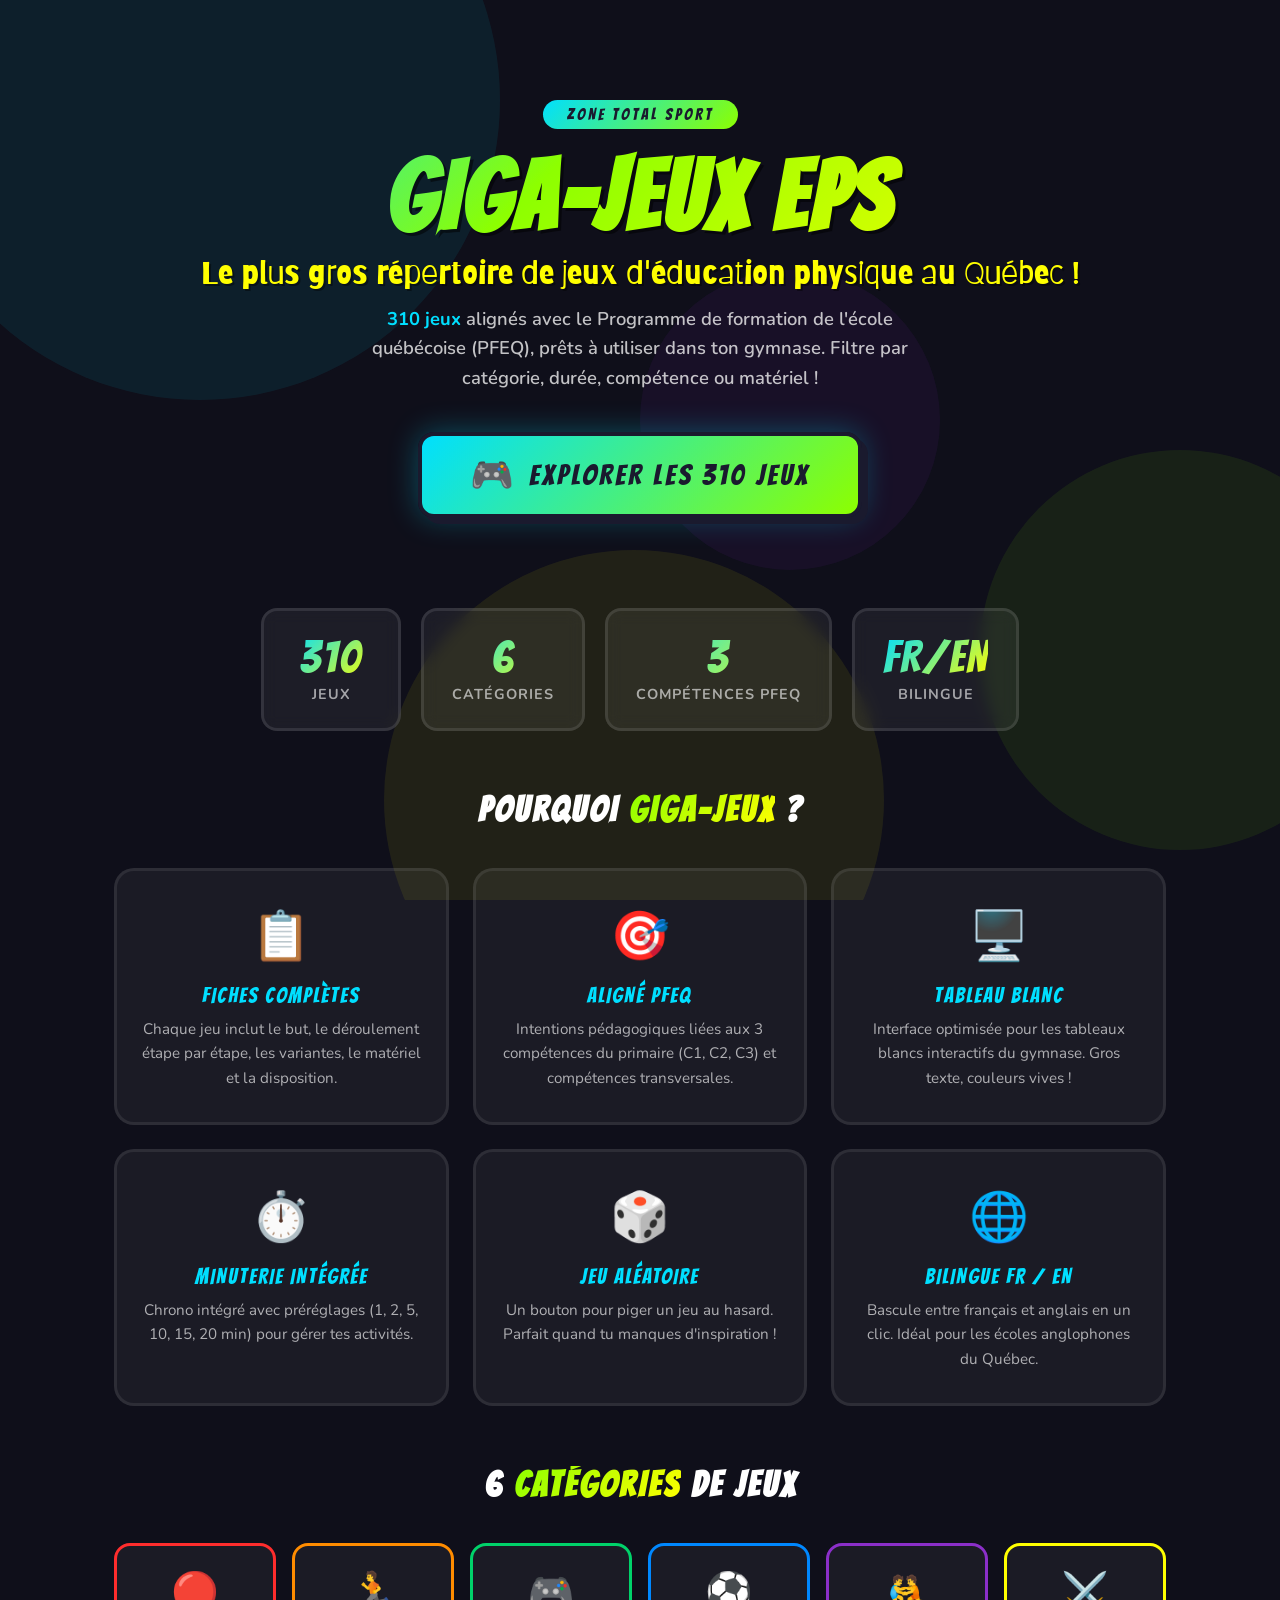
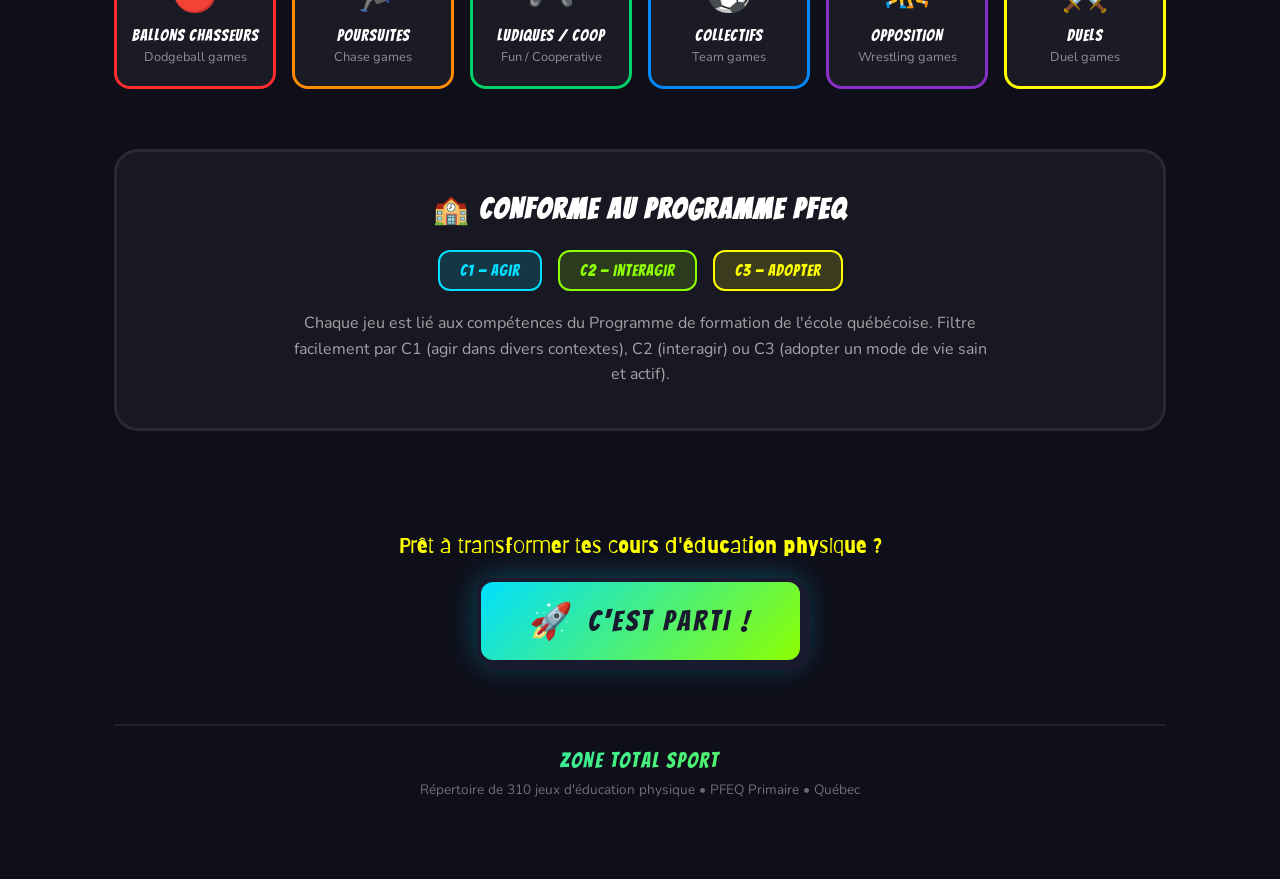
==== landing.html @ 382e7671 "Ajout page landing GIGA-JEUX pour intégration Wix Page d'accueil spectaculaire avec: - Hero section " ====
<!DOCTYPE html>
<html lang="fr">
<head>
  <meta charset="UTF-8">
  <meta name="viewport" content="width=device-width, initial-scale=1.0">
  <title>GIGA-JEUX EPS | 310 Jeux d'Éducation Physique</title>
  <link rel="preconnect" href="https://fonts.googleapis.com">
  <link href="https://fonts.googleapis.com/css2?family=Bangers&family=Barriecito&family=Nunito:wght@600;700;800;900&display=swap" rel="stylesheet">
  <style>
    /* ============ RESET ============ */
    *, *::before, *::after { margin: 0; padding: 0; box-sizing: border-box; }

    /* ============ VARIABLES ============ */
    :root {
      --cyan: #00DFFF;
      --lime: #8DFF00;
      --yellow: #FFFF00;
      --dark: #1A1A2E;
      --darker: #0F0F1A;
      --white: #FFFFFF;
      --orange: #FF8C00;
      --red: #FF2D2D;
      --blue: #0088FF;
      --green: #00D26A;
      --purple: #8B2FC9;
    }

    /* ============ BODY ============ */
    body {
      font-family: 'Nunito', -apple-system, sans-serif;
      background: var(--darker);
      color: var(--white);
      overflow-x: hidden;
      min-height: 100vh;
    }

    /* ============ ANIMATED BG ============ */
    .bg-pattern {
      position: fixed;
      inset: 0;
      z-index: 0;
      overflow: hidden;
      pointer-events: none;
    }
    .bg-pattern .circle {
      position: absolute;
      border-radius: 50%;
      opacity: 0.08;
      animation: floatCircle 20s infinite ease-in-out;
    }
    .bg-pattern .circle:nth-child(1) { width: 600px; height: 600px; background: var(--cyan); top: -200px; left: -100px; animation-delay: 0s; }
    .bg-pattern .circle:nth-child(2) { width: 400px; height: 400px; background: var(--lime); top: 50%; right: -100px; animation-delay: -5s; }
    .bg-pattern .circle:nth-child(3) { width: 500px; height: 500px; background: var(--yellow); bottom: -150px; left: 30%; animation-delay: -10s; }
    .bg-pattern .circle:nth-child(4) { width: 300px; height: 300px; background: var(--purple); top: 30%; left: 50%; animation-delay: -15s; }

    @keyframes floatCircle {
      0%, 100% { transform: translate(0, 0) scale(1); }
      25% { transform: translate(30px, -40px) scale(1.1); }
      50% { transform: translate(-20px, 30px) scale(0.95); }
      75% { transform: translate(40px, 20px) scale(1.05); }
    }

    /* ============ CONTAINER ============ */
    .landing {
      position: relative;
      z-index: 1;
      max-width: 1100px;
      margin: 0 auto;
      padding: 40px 24px;
    }

    /* ============ HERO ============ */
    .hero {
      text-align: center;
      padding: 60px 0 40px;
    }

    .hero-badge {
      display: inline-block;
      background: linear-gradient(135deg, var(--cyan), var(--lime));
      color: var(--dark);
      font-family: 'Bangers', Impact, sans-serif;
      font-size: 1rem;
      letter-spacing: 3px;
      text-transform: uppercase;
      padding: 6px 24px;
      border-radius: 50px;
      margin-bottom: 20px;
      animation: pulseGlow 2s infinite;
    }

    @keyframes pulseGlow {
      0%, 100% { box-shadow: 0 0 20px rgba(0, 223, 255, 0.3); }
      50% { box-shadow: 0 0 40px rgba(0, 223, 255, 0.6), 0 0 60px rgba(141, 255, 0, 0.3); }
    }

    .hero-title {
      font-family: 'Bangers', Impact, sans-serif;
      font-size: clamp(3rem, 8vw, 6rem);
      text-transform: uppercase;
      letter-spacing: 4px;
      line-height: 1;
      margin-bottom: 8px;
      background: linear-gradient(135deg, var(--cyan) 0%, var(--lime) 40%, var(--yellow) 100%);
      -webkit-background-clip: text;
      -webkit-text-fill-color: transparent;
      background-clip: text;
      filter: drop-shadow(3px 3px 0px rgba(0,0,0,0.5));
    }

    .hero-subtitle {
      font-family: 'Barriecito', cursive;
      font-size: clamp(1.3rem, 3vw, 2rem);
      color: var(--yellow);
      margin-bottom: 12px;
      text-shadow: 2px 2px 0px rgba(0,0,0,0.4);
    }

    .hero-tagline {
      font-size: 1.15rem;
      font-weight: 600;
      color: rgba(255,255,255,0.75);
      max-width: 600px;
      margin: 0 auto 40px;
      line-height: 1.6;
    }

    .hero-tagline strong {
      color: var(--cyan);
    }

    /* ============ CTA BUTTON ============ */
    .cta-btn {
      display: inline-flex;
      align-items: center;
      gap: 12px;
      background: linear-gradient(135deg, var(--cyan), var(--lime));
      color: var(--dark);
      font-family: 'Bangers', Impact, sans-serif;
      font-size: 1.8rem;
      letter-spacing: 3px;
      text-transform: uppercase;
      text-decoration: none;
      padding: 18px 48px;
      border-radius: 16px;
      border: 4px solid var(--dark);
      box-shadow: 6px 6px 0px var(--dark), 0 0 30px rgba(0, 223, 255, 0.3);
      transition: all 0.2s;
      cursor: pointer;
      animation: bounceIn 1s ease-out 0.5s both;
    }

    .cta-btn:hover {
      transform: translate(-3px, -3px);
      box-shadow: 9px 9px 0px var(--dark), 0 0 50px rgba(0, 223, 255, 0.5);
    }

    .cta-btn:active {
      transform: translate(2px, 2px);
      box-shadow: 3px 3px 0px var(--dark);
    }

    .cta-btn .cta-icon {
      font-size: 2.2rem;
    }

    @keyframes bounceIn {
      0% { opacity: 0; transform: scale(0.5) translateY(40px); }
      60% { transform: scale(1.05) translateY(-5px); }
      100% { opacity: 1; transform: scale(1) translateY(0); }
    }

    /* ============ STATS BAR ============ */
    .stats-row {
      display: flex;
      justify-content: center;
      gap: 20px;
      flex-wrap: wrap;
      margin: 50px 0 60px;
    }

    .stat-card {
      background: rgba(255,255,255,0.06);
      border: 3px solid rgba(255,255,255,0.1);
      border-radius: 16px;
      padding: 24px 28px;
      text-align: center;
      min-width: 140px;
      backdrop-filter: blur(8px);
      transition: transform 0.3s, border-color 0.3s;
    }

    .stat-card:hover {
      transform: translateY(-5px);
      border-color: var(--cyan);
    }

    .stat-number {
      font-family: 'Bangers', Impact, sans-serif;
      font-size: 2.8rem;
      letter-spacing: 2px;
      line-height: 1;
      background: linear-gradient(135deg, var(--cyan), var(--yellow));
      -webkit-background-clip: text;
      -webkit-text-fill-color: transparent;
      background-clip: text;
    }

    .stat-label {
      font-size: 0.9rem;
      font-weight: 700;
      color: rgba(255,255,255,0.6);
      text-transform: uppercase;
      letter-spacing: 1px;
      margin-top: 4px;
    }

    /* ============ FEATURES ============ */
    .features-title {
      text-align: center;
      font-family: 'Bangers', Impact, sans-serif;
      font-size: 2.2rem;
      text-transform: uppercase;
      letter-spacing: 3px;
      margin-bottom: 40px;
      color: var(--white);
    }

    .features-title span {
      background: linear-gradient(135deg, var(--lime), var(--yellow));
      -webkit-background-clip: text;
      -webkit-text-fill-color: transparent;
      background-clip: text;
    }

    .features-grid {
      display: grid;
      grid-template-columns: repeat(auto-fit, minmax(280px, 1fr));
      gap: 24px;
      margin-bottom: 60px;
    }

    .feature-card {
      background: rgba(255,255,255,0.05);
      border: 3px solid rgba(255,255,255,0.08);
      border-radius: 20px;
      padding: 32px 24px;
      text-align: center;
      transition: transform 0.3s, border-color 0.3s, box-shadow 0.3s;
      position: relative;
      overflow: hidden;
    }

    .feature-card::before {
      content: '';
      position: absolute;
      top: 0;
      left: 0;
      right: 0;
      height: 4px;
      background: linear-gradient(90deg, var(--cyan), var(--lime), var(--yellow));
      opacity: 0;
      transition: opacity 0.3s;
    }

    .feature-card:hover {
      transform: translateY(-5px);
      border-color: var(--cyan);
      box-shadow: 0 10px 40px rgba(0, 223, 255, 0.15);
    }

    .feature-card:hover::before {
      opacity: 1;
    }

    .feature-icon {
      font-size: 3rem;
      margin-bottom: 16px;
      display: block;
    }

    .feature-name {
      font-family: 'Bangers', Impact, sans-serif;
      font-size: 1.3rem;
      letter-spacing: 2px;
      text-transform: uppercase;
      margin-bottom: 10px;
      color: var(--cyan);
    }

    .feature-desc {
      font-size: 0.95rem;
      color: rgba(255,255,255,0.65);
      line-height: 1.6;
    }

    /* ============ CATEGORIES ============ */
    .categories-section {
      margin-bottom: 60px;
    }

    .cat-grid {
      display: grid;
      grid-template-columns: repeat(auto-fit, minmax(160px, 1fr));
      gap: 16px;
    }

    .cat-card {
      background: rgba(255,255,255,0.05);
      border: 3px solid;
      border-radius: 16px;
      padding: 20px 12px;
      text-align: center;
      transition: transform 0.3s, box-shadow 0.3s;
      cursor: default;
    }

    .cat-card:hover {
      transform: translateY(-4px) scale(1.03);
    }

    .cat-card.dodgeball { border-color: var(--red); }
    .cat-card.chase { border-color: var(--orange); }
    .cat-card.fun { border-color: var(--green); }
    .cat-card.team { border-color: var(--blue); }
    .cat-card.wrestling { border-color: var(--purple); }
    .cat-card.duel { border-color: var(--yellow); }

    .cat-card:hover.dodgeball { box-shadow: 0 8px 30px rgba(255, 45, 45, 0.25); }
    .cat-card:hover.chase { box-shadow: 0 8px 30px rgba(255, 140, 0, 0.25); }
    .cat-card:hover.fun { box-shadow: 0 8px 30px rgba(0, 210, 106, 0.25); }
    .cat-card:hover.team { box-shadow: 0 8px 30px rgba(0, 136, 255, 0.25); }
    .cat-card:hover.wrestling { box-shadow: 0 8px 30px rgba(139, 47, 201, 0.25); }
    .cat-card:hover.duel { box-shadow: 0 8px 30px rgba(255, 208, 0, 0.25); }

    .cat-icon { font-size: 2.4rem; display: block; margin-bottom: 8px; }
    .cat-name {
      font-family: 'Bangers', Impact, sans-serif;
      font-size: 1rem;
      letter-spacing: 1px;
      text-transform: uppercase;
    }
    .cat-count {
      font-size: 0.8rem;
      color: rgba(255,255,255,0.5);
      margin-top: 4px;
    }

    /* ============ PFEQ SECTION ============ */
    .pfeq-section {
      background: rgba(255,255,255,0.04);
      border: 3px solid rgba(255,255,255,0.08);
      border-radius: 24px;
      padding: 40px 32px;
      margin-bottom: 60px;
      text-align: center;
    }

    .pfeq-title {
      font-family: 'Bangers', Impact, sans-serif;
      font-size: 1.8rem;
      letter-spacing: 2px;
      text-transform: uppercase;
      margin-bottom: 24px;
    }

    .pfeq-badges {
      display: flex;
      justify-content: center;
      gap: 16px;
      flex-wrap: wrap;
      margin-bottom: 20px;
    }

    .pfeq-badge {
      display: inline-flex;
      align-items: center;
      gap: 8px;
      padding: 10px 20px;
      border-radius: 12px;
      font-family: 'Bangers', sans-serif;
      font-size: 1rem;
      letter-spacing: 1px;
      border: 2px solid;
    }

    .pfeq-badge.c1 { background: rgba(0, 223, 255, 0.15); border-color: var(--cyan); color: var(--cyan); }
    .pfeq-badge.c2 { background: rgba(141, 255, 0, 0.15); border-color: var(--lime); color: var(--lime); }
    .pfeq-badge.c3 { background: rgba(255, 255, 0, 0.15); border-color: var(--yellow); color: var(--yellow); }

    .pfeq-desc {
      font-size: 1rem;
      color: rgba(255,255,255,0.6);
      max-width: 700px;
      margin: 0 auto;
      line-height: 1.6;
    }

    /* ============ SECOND CTA ============ */
    .cta-section {
      text-align: center;
      padding: 40px 0 60px;
    }

    .cta-section .cta-subtitle {
      font-family: 'Barriecito', cursive;
      font-size: 1.4rem;
      color: var(--yellow);
      margin-bottom: 20px;
    }

    /* ============ FOOTER ============ */
    .landing-footer {
      text-align: center;
      padding: 24px 0 40px;
      border-top: 2px solid rgba(255,255,255,0.08);
    }

    .footer-logo {
      font-family: 'Bangers', Impact, sans-serif;
      font-size: 1.3rem;
      letter-spacing: 2px;
      background: linear-gradient(135deg, var(--cyan), var(--lime));
      -webkit-background-clip: text;
      -webkit-text-fill-color: transparent;
      background-clip: text;
      margin-bottom: 8px;
    }

    .footer-text {
      font-size: 0.85rem;
      color: rgba(255,255,255,0.4);
    }

    /* ============ RESPONSIVE ============ */
    @media (max-width: 600px) {
      .hero { padding: 40px 0 20px; }
      .cta-btn { font-size: 1.4rem; padding: 14px 32px; }
      .stat-card { min-width: 110px; padding: 16px 12px; }
      .stat-number { font-size: 2.2rem; }
      .features-grid { grid-template-columns: 1fr; }
      .cat-grid { grid-template-columns: repeat(2, 1fr); }
      .pfeq-section { padding: 24px 16px; }
    }

    /* ============ SCROLL ANIMATIONS ============ */
    .fade-up {
      opacity: 0;
      transform: translateY(30px);
      transition: opacity 0.6s ease, transform 0.6s ease;
    }

    .fade-up.visible {
      opacity: 1;
      transform: translateY(0);
    }
  </style>
</head>
<body>

  <!-- Animated background -->
  <div class="bg-pattern">
    <div class="circle"></div>
    <div class="circle"></div>
    <div class="circle"></div>
    <div class="circle"></div>
  </div>

  <div class="landing">

    <!-- ===================== HERO ===================== -->
    <section class="hero">
      <div class="hero-badge">Zone Total Sport</div>
      <h1 class="hero-title">GIGA-JEUX EPS</h1>
      <p class="hero-subtitle">Le plus gros r&eacute;pertoire de jeux d'&eacute;ducation physique au Qu&eacute;bec !</p>
      <p class="hero-tagline">
        <strong>310 jeux</strong> align&eacute;s avec le Programme de formation de l'&eacute;cole qu&eacute;b&eacute;coise (PFEQ), pr&ecirc;ts &agrave; utiliser dans ton gymnase. Filtre par cat&eacute;gorie, dur&eacute;e, comp&eacute;tence ou mat&eacute;riel !
      </p>
      <a href="https://jeux.zonetotalsport.ca" class="cta-btn" target="_blank" rel="noopener">
        <span class="cta-icon">🎮</span>
        EXPLORER LES 310 JEUX
      </a>
    </section>

    <!-- ===================== STATS ===================== -->
    <section class="stats-row fade-up">
      <div class="stat-card">
        <div class="stat-number">310</div>
        <div class="stat-label">Jeux</div>
      </div>
      <div class="stat-card">
        <div class="stat-number">6</div>
        <div class="stat-label">Cat&eacute;gories</div>
      </div>
      <div class="stat-card">
        <div class="stat-number">3</div>
        <div class="stat-label">Comp&eacute;tences PFEQ</div>
      </div>
      <div class="stat-card">
        <div class="stat-number">FR/EN</div>
        <div class="stat-label">Bilingue</div>
      </div>
    </section>

    <!-- ===================== FEATURES ===================== -->
    <section class="fade-up">
      <h2 class="features-title">Pourquoi <span>GIGA-JEUX</span> ?</h2>
      <div class="features-grid">

        <div class="feature-card">
          <span class="feature-icon">📋</span>
          <div class="feature-name">Fiches compl&egrave;tes</div>
          <div class="feature-desc">Chaque jeu inclut le but, le d&eacute;roulement &eacute;tape par &eacute;tape, les variantes, le mat&eacute;riel et la disposition.</div>
        </div>

        <div class="feature-card">
          <span class="feature-icon">🎯</span>
          <div class="feature-name">Align&eacute; PFEQ</div>
          <div class="feature-desc">Intentions p&eacute;dagogiques li&eacute;es aux 3 comp&eacute;tences du primaire (C1, C2, C3) et comp&eacute;tences transversales.</div>
        </div>

        <div class="feature-card">
          <span class="feature-icon">🖥️</span>
          <div class="feature-name">Tableau blanc</div>
          <div class="feature-desc">Interface optimis&eacute;e pour les tableaux blancs interactifs du gymnase. Gros texte, couleurs vives !</div>
        </div>

        <div class="feature-card">
          <span class="feature-icon">⏱️</span>
          <div class="feature-name">Minuterie int&eacute;gr&eacute;e</div>
          <div class="feature-desc">Chrono int&eacute;gr&eacute; avec pr&eacute;r&eacute;glages (1, 2, 5, 10, 15, 20 min) pour g&eacute;rer tes activit&eacute;s.</div>
        </div>

        <div class="feature-card">
          <span class="feature-icon">🎲</span>
          <div class="feature-name">Jeu al&eacute;atoire</div>
          <div class="feature-desc">Un bouton pour piger un jeu au hasard. Parfait quand tu manques d'inspiration !</div>
        </div>

        <div class="feature-card">
          <span class="feature-icon">🌐</span>
          <div class="feature-name">Bilingue FR / EN</div>
          <div class="feature-desc">Bascule entre fran&ccedil;ais et anglais en un clic. Id&eacute;al pour les &eacute;coles anglophones du Qu&eacute;bec.</div>
        </div>

      </div>
    </section>

    <!-- ===================== CATEGORIES ===================== -->
    <section class="categories-section fade-up">
      <h2 class="features-title">6 <span>Cat&eacute;gories</span> de jeux</h2>
      <div class="cat-grid">
        <div class="cat-card dodgeball">
          <span class="cat-icon">🔴</span>
          <div class="cat-name">Ballons chasseurs</div>
          <div class="cat-count">Dodgeball games</div>
        </div>
        <div class="cat-card chase">
          <span class="cat-icon">🏃</span>
          <div class="cat-name">Poursuites</div>
          <div class="cat-count">Chase games</div>
        </div>
        <div class="cat-card fun">
          <span class="cat-icon">🎮</span>
          <div class="cat-name">Ludiques / Coop</div>
          <div class="cat-count">Fun / Cooperative</div>
        </div>
        <div class="cat-card team">
          <span class="cat-icon">⚽</span>
          <div class="cat-name">Collectifs</div>
          <div class="cat-count">Team games</div>
        </div>
        <div class="cat-card wrestling">
          <span class="cat-icon">🤼</span>
          <div class="cat-name">Opposition</div>
          <div class="cat-count">Wrestling games</div>
        </div>
        <div class="cat-card duel">
          <span class="cat-icon">⚔️</span>
          <div class="cat-name">Duels</div>
          <div class="cat-count">Duel games</div>
        </div>
      </div>
    </section>

    <!-- ===================== PFEQ ===================== -->
    <section class="pfeq-section fade-up">
      <h2 class="pfeq-title">🏫 Conforme au Programme PFEQ</h2>
      <div class="pfeq-badges">
        <span class="pfeq-badge c1">C1 — Agir</span>
        <span class="pfeq-badge c2">C2 — Interagir</span>
        <span class="pfeq-badge c3">C3 — Adopter</span>
      </div>
      <p class="pfeq-desc">
        Chaque jeu est li&eacute; aux comp&eacute;tences du Programme de formation de l'&eacute;cole qu&eacute;b&eacute;coise. Filtre facilement par C1 (agir dans divers contextes), C2 (interagir) ou C3 (adopter un mode de vie sain et actif).
      </p>
    </section>

    <!-- ===================== CTA FINAL ===================== -->
    <section class="cta-section fade-up">
      <p class="cta-subtitle">Pr&ecirc;t &agrave; transformer tes cours d'&eacute;ducation physique ?</p>
      <a href="https://jeux.zonetotalsport.ca" class="cta-btn" target="_blank" rel="noopener">
        <span class="cta-icon">🚀</span>
        C'EST PARTI !
      </a>
    </section>

    <!-- ===================== FOOTER ===================== -->
    <footer class="landing-footer">
      <div class="footer-logo">ZONE TOTAL SPORT</div>
      <div class="footer-text">R&eacute;pertoire de 310 jeux d'&eacute;ducation physique &bull; PFEQ Primaire &bull; Qu&eacute;bec</div>
    </footer>

  </div>

  <!-- Scroll animation script -->
  <script>
    const observer = new IntersectionObserver((entries) => {
      entries.forEach(entry => {
        if (entry.isIntersecting) {
          entry.target.classList.add('visible');
        }
      });
    }, { threshold: 0.15 });

    document.querySelectorAll('.fade-up').forEach(el => observer.observe(el));
  </script>

</body>
</html>
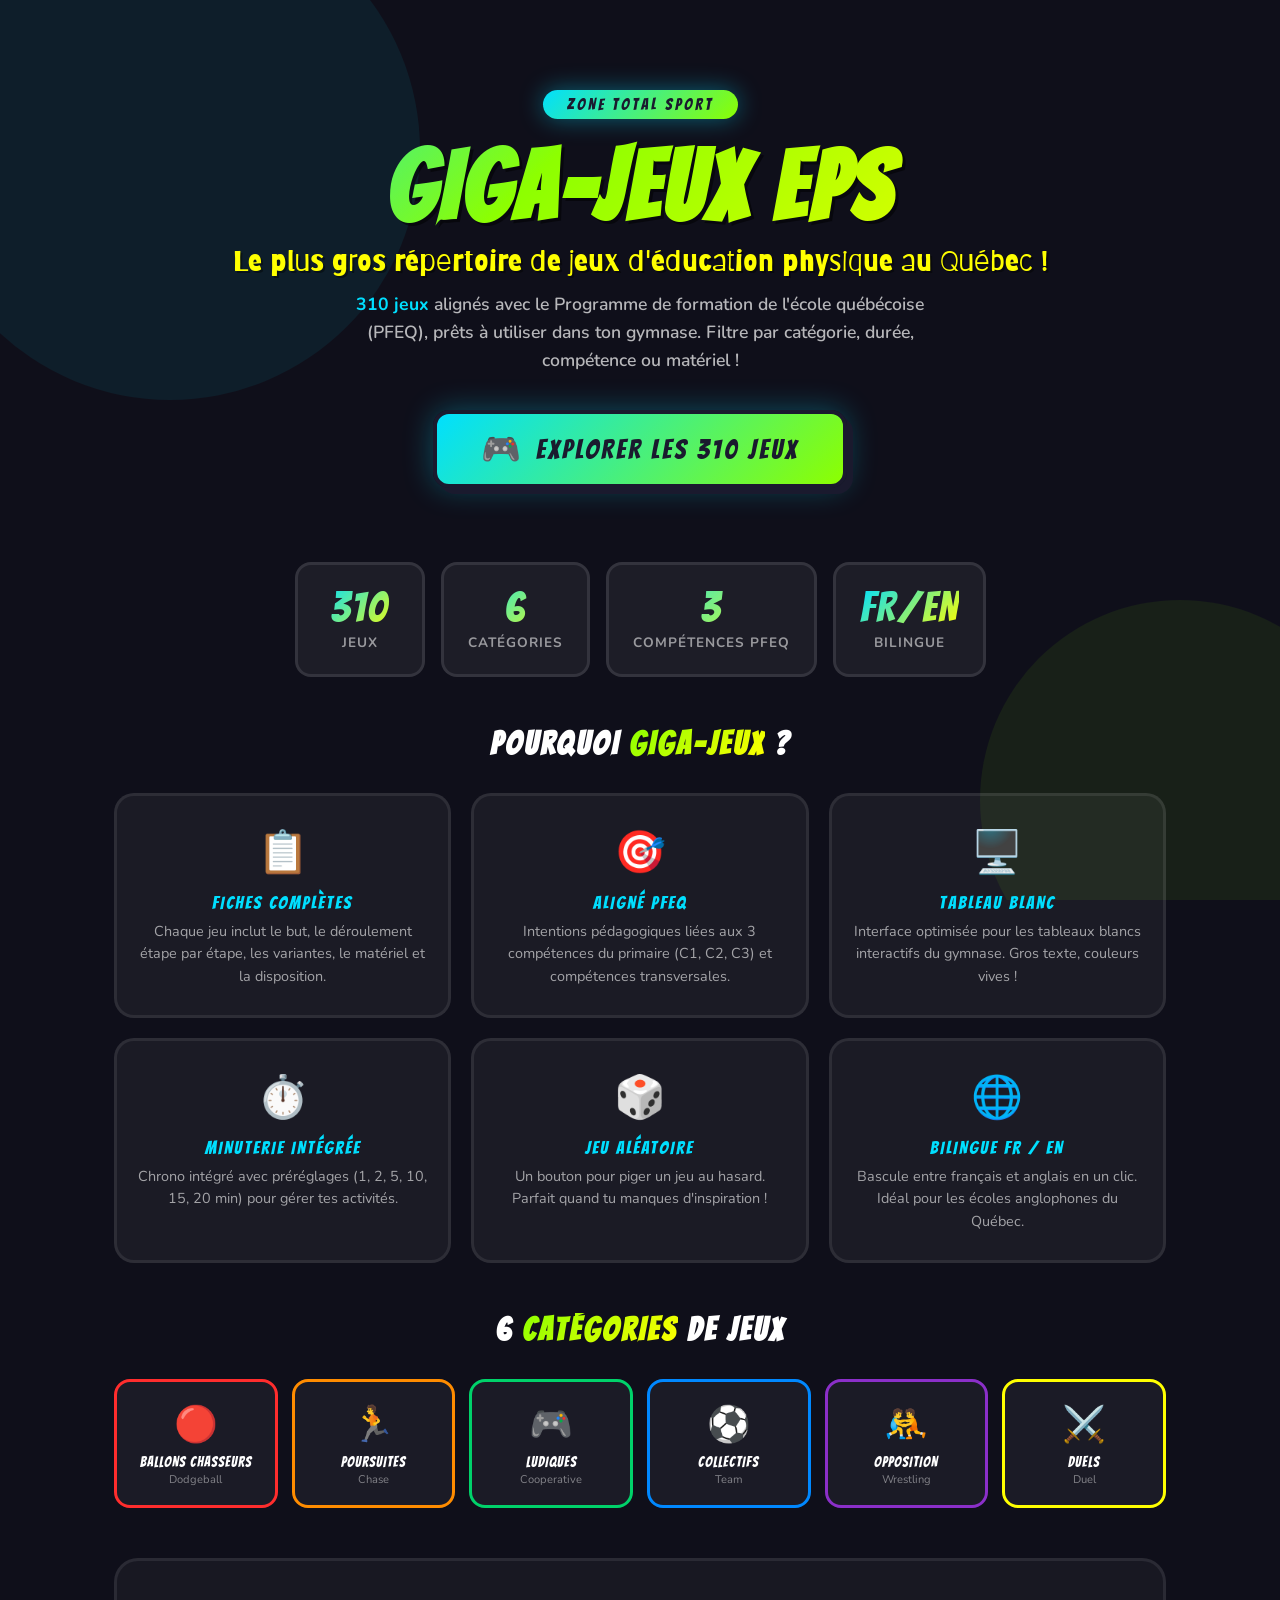
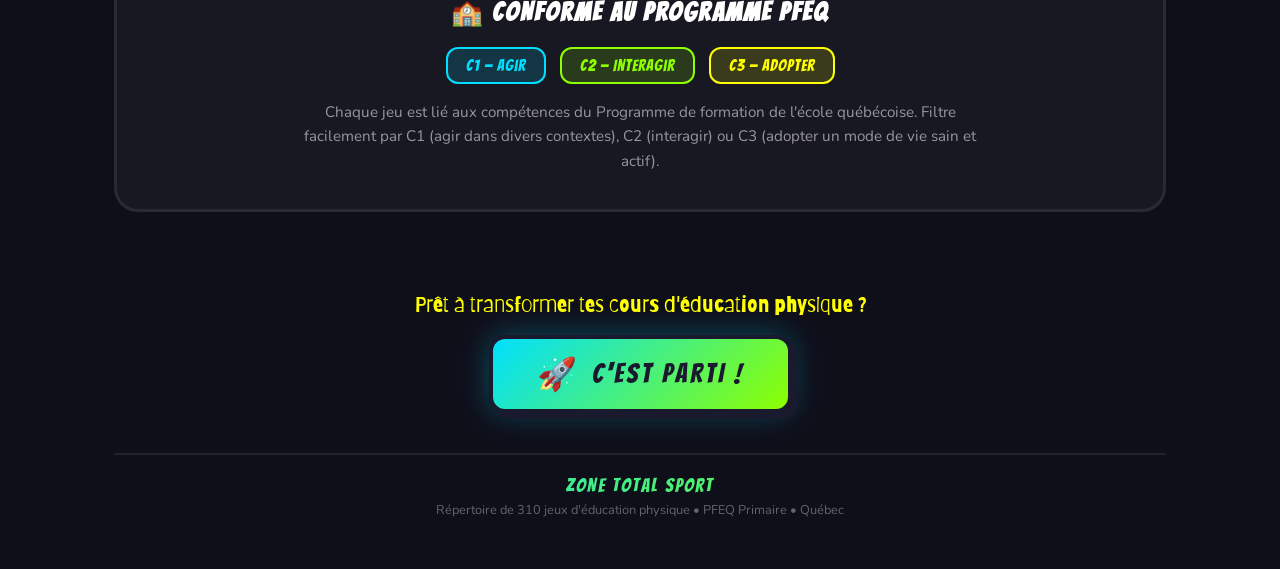
==== commit 7f781db7: "Fix landing page pour embed Wix (iframe compatible) - Remplacé position:fixed par absolute pour le b" ====
--- a/landing.html
+++ b/landing.html
@@ -7,10 +7,8 @@
   <link rel="preconnect" href="https://fonts.googleapis.com">
   <link href="https://fonts.googleapis.com/css2?family=Bangers&family=Barriecito&family=Nunito:wght@600;700;800;900&display=swap" rel="stylesheet">
   <style>
-    /* ============ RESET ============ */
     *, *::before, *::after { margin: 0; padding: 0; box-sizing: border-box; }
 
-    /* ============ VARIABLES ============ */
     :root {
       --cyan: #00DFFF;
       --lime: #8DFF00;
@@ -25,19 +23,17 @@
       --purple: #8B2FC9;
     }
 
-    /* ============ BODY ============ */
     body {
       font-family: 'Nunito', -apple-system, sans-serif;
       background: var(--darker);
       color: var(--white);
       overflow-x: hidden;
-      min-height: 100vh;
-    }
-
-    /* ============ ANIMATED BG ============ */
+    }
+
+    /* ===== BG — absolute instead of fixed for iframe ===== */
     .bg-pattern {
-      position: fixed;
-      inset: 0;
+      position: absolute;
+      top: 0; left: 0; right: 0; bottom: 0;
       z-index: 0;
       overflow: hidden;
       pointer-events: none;
@@ -45,34 +41,25 @@
     .bg-pattern .circle {
       position: absolute;
       border-radius: 50%;
-      opacity: 0.08;
-      animation: floatCircle 20s infinite ease-in-out;
-    }
-    .bg-pattern .circle:nth-child(1) { width: 600px; height: 600px; background: var(--cyan); top: -200px; left: -100px; animation-delay: 0s; }
-    .bg-pattern .circle:nth-child(2) { width: 400px; height: 400px; background: var(--lime); top: 50%; right: -100px; animation-delay: -5s; }
-    .bg-pattern .circle:nth-child(3) { width: 500px; height: 500px; background: var(--yellow); bottom: -150px; left: 30%; animation-delay: -10s; }
-    .bg-pattern .circle:nth-child(4) { width: 300px; height: 300px; background: var(--purple); top: 30%; left: 50%; animation-delay: -15s; }
-
-    @keyframes floatCircle {
-      0%, 100% { transform: translate(0, 0) scale(1); }
-      25% { transform: translate(30px, -40px) scale(1.1); }
-      50% { transform: translate(-20px, 30px) scale(0.95); }
-      75% { transform: translate(40px, 20px) scale(1.05); }
-    }
-
-    /* ============ CONTAINER ============ */
+      opacity: 0.07;
+    }
+    .bg-pattern .circle:nth-child(1) { width: 500px; height: 500px; background: var(--cyan); top: -100px; left: -80px; }
+    .bg-pattern .circle:nth-child(2) { width: 400px; height: 400px; background: var(--lime); top: 600px; right: -100px; }
+    .bg-pattern .circle:nth-child(3) { width: 450px; height: 450px; background: var(--yellow); top: 1400px; left: 20%; }
+    .bg-pattern .circle:nth-child(4) { width: 350px; height: 350px; background: var(--purple); top: 2200px; right: 10%; }
+
     .landing {
       position: relative;
       z-index: 1;
       max-width: 1100px;
       margin: 0 auto;
-      padding: 40px 24px;
-    }
-
-    /* ============ HERO ============ */
+      padding: 40px 24px 20px;
+    }
+
+    /* ===== HERO ===== */
     .hero {
       text-align: center;
-      padding: 60px 0 40px;
+      padding: 50px 0 30px;
     }
 
     .hero-badge {
@@ -86,12 +73,7 @@
       padding: 6px 24px;
       border-radius: 50px;
       margin-bottom: 20px;
-      animation: pulseGlow 2s infinite;
-    }
-
-    @keyframes pulseGlow {
-      0%, 100% { box-shadow: 0 0 20px rgba(0, 223, 255, 0.3); }
-      50% { box-shadow: 0 0 40px rgba(0, 223, 255, 0.6), 0 0 60px rgba(141, 255, 0, 0.3); }
+      box-shadow: 0 0 25px rgba(0, 223, 255, 0.4);
     }
 
     .hero-title {
@@ -110,26 +92,23 @@
 
     .hero-subtitle {
       font-family: 'Barriecito', cursive;
-      font-size: clamp(1.3rem, 3vw, 2rem);
+      font-size: clamp(1.2rem, 3vw, 1.8rem);
       color: var(--yellow);
       margin-bottom: 12px;
       text-shadow: 2px 2px 0px rgba(0,0,0,0.4);
     }
 
     .hero-tagline {
-      font-size: 1.15rem;
+      font-size: 1.1rem;
       font-weight: 600;
-      color: rgba(255,255,255,0.75);
+      color: rgba(255,255,255,0.7);
       max-width: 600px;
-      margin: 0 auto 40px;
+      margin: 0 auto 36px;
       line-height: 1.6;
     }
-
-    .hero-tagline strong {
-      color: var(--cyan);
-    }
-
-    /* ============ CTA BUTTON ============ */
+    .hero-tagline strong { color: var(--cyan); }
+
+    /* ===== CTA ===== */
     .cta-btn {
       display: inline-flex;
       align-items: center;
@@ -137,67 +116,51 @@
       background: linear-gradient(135deg, var(--cyan), var(--lime));
       color: var(--dark);
       font-family: 'Bangers', Impact, sans-serif;
-      font-size: 1.8rem;
+      font-size: 1.7rem;
       letter-spacing: 3px;
       text-transform: uppercase;
       text-decoration: none;
-      padding: 18px 48px;
+      padding: 16px 44px;
       border-radius: 16px;
       border: 4px solid var(--dark);
       box-shadow: 6px 6px 0px var(--dark), 0 0 30px rgba(0, 223, 255, 0.3);
       transition: all 0.2s;
       cursor: pointer;
-      animation: bounceIn 1s ease-out 0.5s both;
-    }
-
+    }
     .cta-btn:hover {
       transform: translate(-3px, -3px);
       box-shadow: 9px 9px 0px var(--dark), 0 0 50px rgba(0, 223, 255, 0.5);
     }
-
     .cta-btn:active {
       transform: translate(2px, 2px);
       box-shadow: 3px 3px 0px var(--dark);
     }
-
-    .cta-btn .cta-icon {
-      font-size: 2.2rem;
-    }
-
-    @keyframes bounceIn {
-      0% { opacity: 0; transform: scale(0.5) translateY(40px); }
-      60% { transform: scale(1.05) translateY(-5px); }
-      100% { opacity: 1; transform: scale(1) translateY(0); }
-    }
-
-    /* ============ STATS BAR ============ */
+    .cta-btn .cta-icon { font-size: 2rem; }
+
+    /* ===== STATS ===== */
     .stats-row {
       display: flex;
       justify-content: center;
-      gap: 20px;
+      gap: 16px;
       flex-wrap: wrap;
-      margin: 50px 0 60px;
-    }
-
+      margin: 44px 0 50px;
+    }
     .stat-card {
       background: rgba(255,255,255,0.06);
       border: 3px solid rgba(255,255,255,0.1);
       border-radius: 16px;
-      padding: 24px 28px;
-      text-align: center;
-      min-width: 140px;
-      backdrop-filter: blur(8px);
+      padding: 22px 24px;
+      text-align: center;
+      min-width: 130px;
       transition: transform 0.3s, border-color 0.3s;
     }
-
     .stat-card:hover {
-      transform: translateY(-5px);
+      transform: translateY(-4px);
       border-color: var(--cyan);
     }
-
     .stat-number {
       font-family: 'Bangers', Impact, sans-serif;
-      font-size: 2.8rem;
+      font-size: 2.6rem;
       letter-spacing: 2px;
       line-height: 1;
       background: linear-gradient(135deg, var(--cyan), var(--yellow));
@@ -205,260 +168,217 @@
       -webkit-text-fill-color: transparent;
       background-clip: text;
     }
-
     .stat-label {
-      font-size: 0.9rem;
+      font-size: 0.85rem;
       font-weight: 700;
-      color: rgba(255,255,255,0.6);
+      color: rgba(255,255,255,0.55);
       text-transform: uppercase;
       letter-spacing: 1px;
       margin-top: 4px;
     }
 
-    /* ============ FEATURES ============ */
-    .features-title {
-      text-align: center;
-      font-family: 'Bangers', Impact, sans-serif;
-      font-size: 2.2rem;
+    /* ===== SECTION TITLE ===== */
+    .section-title {
+      text-align: center;
+      font-family: 'Bangers', Impact, sans-serif;
+      font-size: 2rem;
       text-transform: uppercase;
       letter-spacing: 3px;
-      margin-bottom: 40px;
+      margin-bottom: 32px;
       color: var(--white);
     }
-
-    .features-title span {
+    .section-title span {
       background: linear-gradient(135deg, var(--lime), var(--yellow));
       -webkit-background-clip: text;
       -webkit-text-fill-color: transparent;
       background-clip: text;
     }
 
+    /* ===== FEATURES ===== */
     .features-grid {
       display: grid;
-      grid-template-columns: repeat(auto-fit, minmax(280px, 1fr));
-      gap: 24px;
-      margin-bottom: 60px;
-    }
-
+      grid-template-columns: repeat(3, 1fr);
+      gap: 20px;
+      margin-bottom: 50px;
+    }
     .feature-card {
       background: rgba(255,255,255,0.05);
       border: 3px solid rgba(255,255,255,0.08);
       border-radius: 20px;
-      padding: 32px 24px;
+      padding: 28px 20px;
       text-align: center;
       transition: transform 0.3s, border-color 0.3s, box-shadow 0.3s;
       position: relative;
       overflow: hidden;
     }
-
     .feature-card::before {
       content: '';
       position: absolute;
-      top: 0;
-      left: 0;
-      right: 0;
+      top: 0; left: 0; right: 0;
       height: 4px;
       background: linear-gradient(90deg, var(--cyan), var(--lime), var(--yellow));
       opacity: 0;
       transition: opacity 0.3s;
     }
-
     .feature-card:hover {
-      transform: translateY(-5px);
+      transform: translateY(-4px);
       border-color: var(--cyan);
-      box-shadow: 0 10px 40px rgba(0, 223, 255, 0.15);
-    }
-
-    .feature-card:hover::before {
-      opacity: 1;
-    }
-
-    .feature-icon {
-      font-size: 3rem;
-      margin-bottom: 16px;
-      display: block;
-    }
-
+      box-shadow: 0 8px 30px rgba(0, 223, 255, 0.15);
+    }
+    .feature-card:hover::before { opacity: 1; }
+    .feature-icon { font-size: 2.6rem; margin-bottom: 12px; display: block; }
     .feature-name {
       font-family: 'Bangers', Impact, sans-serif;
-      font-size: 1.3rem;
+      font-size: 1.15rem;
       letter-spacing: 2px;
       text-transform: uppercase;
-      margin-bottom: 10px;
+      margin-bottom: 8px;
       color: var(--cyan);
     }
-
     .feature-desc {
-      font-size: 0.95rem;
-      color: rgba(255,255,255,0.65);
-      line-height: 1.6;
-    }
-
-    /* ============ CATEGORIES ============ */
-    .categories-section {
-      margin-bottom: 60px;
-    }
-
+      font-size: 0.9rem;
+      color: rgba(255,255,255,0.6);
+      line-height: 1.55;
+    }
+
+    /* ===== CATEGORIES ===== */
     .cat-grid {
       display: grid;
-      grid-template-columns: repeat(auto-fit, minmax(160px, 1fr));
-      gap: 16px;
-    }
-
+      grid-template-columns: repeat(6, 1fr);
+      gap: 14px;
+      margin-bottom: 50px;
+    }
     .cat-card {
       background: rgba(255,255,255,0.05);
       border: 3px solid;
       border-radius: 16px;
-      padding: 20px 12px;
+      padding: 18px 8px;
       text-align: center;
       transition: transform 0.3s, box-shadow 0.3s;
-      cursor: default;
-    }
-
-    .cat-card:hover {
-      transform: translateY(-4px) scale(1.03);
-    }
-
+    }
+    .cat-card:hover { transform: translateY(-4px) scale(1.03); }
     .cat-card.dodgeball { border-color: var(--red); }
     .cat-card.chase { border-color: var(--orange); }
     .cat-card.fun { border-color: var(--green); }
     .cat-card.team { border-color: var(--blue); }
     .cat-card.wrestling { border-color: var(--purple); }
     .cat-card.duel { border-color: var(--yellow); }
-
-    .cat-card:hover.dodgeball { box-shadow: 0 8px 30px rgba(255, 45, 45, 0.25); }
-    .cat-card:hover.chase { box-shadow: 0 8px 30px rgba(255, 140, 0, 0.25); }
-    .cat-card:hover.fun { box-shadow: 0 8px 30px rgba(0, 210, 106, 0.25); }
-    .cat-card:hover.team { box-shadow: 0 8px 30px rgba(0, 136, 255, 0.25); }
-    .cat-card:hover.wrestling { box-shadow: 0 8px 30px rgba(139, 47, 201, 0.25); }
-    .cat-card:hover.duel { box-shadow: 0 8px 30px rgba(255, 208, 0, 0.25); }
-
-    .cat-icon { font-size: 2.4rem; display: block; margin-bottom: 8px; }
+    .cat-card:hover.dodgeball { box-shadow: 0 6px 25px rgba(255, 45, 45, 0.3); }
+    .cat-card:hover.chase { box-shadow: 0 6px 25px rgba(255, 140, 0, 0.3); }
+    .cat-card:hover.fun { box-shadow: 0 6px 25px rgba(0, 210, 106, 0.3); }
+    .cat-card:hover.team { box-shadow: 0 6px 25px rgba(0, 136, 255, 0.3); }
+    .cat-card:hover.wrestling { box-shadow: 0 6px 25px rgba(139, 47, 201, 0.3); }
+    .cat-card:hover.duel { box-shadow: 0 6px 25px rgba(255, 208, 0, 0.3); }
+    .cat-icon { font-size: 2.2rem; display: block; margin-bottom: 6px; }
     .cat-name {
       font-family: 'Bangers', Impact, sans-serif;
-      font-size: 1rem;
+      font-size: 0.9rem;
       letter-spacing: 1px;
       text-transform: uppercase;
     }
     .cat-count {
-      font-size: 0.8rem;
-      color: rgba(255,255,255,0.5);
-      margin-top: 4px;
-    }
-
-    /* ============ PFEQ SECTION ============ */
+      font-size: 0.7rem;
+      color: rgba(255,255,255,0.45);
+      margin-top: 2px;
+    }
+
+    /* ===== PFEQ ===== */
     .pfeq-section {
       background: rgba(255,255,255,0.04);
       border: 3px solid rgba(255,255,255,0.08);
       border-radius: 24px;
-      padding: 40px 32px;
-      margin-bottom: 60px;
-      text-align: center;
-    }
-
+      padding: 36px 28px;
+      margin-bottom: 50px;
+      text-align: center;
+    }
     .pfeq-title {
       font-family: 'Bangers', Impact, sans-serif;
-      font-size: 1.8rem;
+      font-size: 1.6rem;
       letter-spacing: 2px;
       text-transform: uppercase;
-      margin-bottom: 24px;
-    }
-
+      margin-bottom: 20px;
+    }
     .pfeq-badges {
       display: flex;
       justify-content: center;
-      gap: 16px;
+      gap: 14px;
       flex-wrap: wrap;
-      margin-bottom: 20px;
-    }
-
+      margin-bottom: 16px;
+    }
     .pfeq-badge {
       display: inline-flex;
       align-items: center;
       gap: 8px;
-      padding: 10px 20px;
+      padding: 8px 18px;
       border-radius: 12px;
       font-family: 'Bangers', sans-serif;
       font-size: 1rem;
       letter-spacing: 1px;
       border: 2px solid;
     }
-
     .pfeq-badge.c1 { background: rgba(0, 223, 255, 0.15); border-color: var(--cyan); color: var(--cyan); }
     .pfeq-badge.c2 { background: rgba(141, 255, 0, 0.15); border-color: var(--lime); color: var(--lime); }
     .pfeq-badge.c3 { background: rgba(255, 255, 0, 0.15); border-color: var(--yellow); color: var(--yellow); }
-
     .pfeq-desc {
-      font-size: 1rem;
-      color: rgba(255,255,255,0.6);
-      max-width: 700px;
+      font-size: 0.95rem;
+      color: rgba(255,255,255,0.55);
+      max-width: 680px;
       margin: 0 auto;
       line-height: 1.6;
     }
 
-    /* ============ SECOND CTA ============ */
+    /* ===== CTA BOTTOM ===== */
     .cta-section {
       text-align: center;
-      padding: 40px 0 60px;
-    }
-
+      padding: 30px 0 40px;
+    }
     .cta-section .cta-subtitle {
       font-family: 'Barriecito', cursive;
-      font-size: 1.4rem;
+      font-size: 1.3rem;
       color: var(--yellow);
-      margin-bottom: 20px;
-    }
-
-    /* ============ FOOTER ============ */
+      margin-bottom: 18px;
+    }
+
+    /* ===== FOOTER ===== */
     .landing-footer {
       text-align: center;
-      padding: 24px 0 40px;
+      padding: 20px 0 30px;
       border-top: 2px solid rgba(255,255,255,0.08);
     }
-
     .footer-logo {
       font-family: 'Bangers', Impact, sans-serif;
-      font-size: 1.3rem;
+      font-size: 1.2rem;
       letter-spacing: 2px;
       background: linear-gradient(135deg, var(--cyan), var(--lime));
       -webkit-background-clip: text;
       -webkit-text-fill-color: transparent;
       background-clip: text;
-      margin-bottom: 8px;
-    }
-
+      margin-bottom: 6px;
+    }
     .footer-text {
-      font-size: 0.85rem;
-      color: rgba(255,255,255,0.4);
-    }
-
-    /* ============ RESPONSIVE ============ */
+      font-size: 0.8rem;
+      color: rgba(255,255,255,0.35);
+    }
+
+    /* ===== RESPONSIVE ===== */
+    @media (max-width: 900px) {
+      .features-grid { grid-template-columns: repeat(2, 1fr); }
+      .cat-grid { grid-template-columns: repeat(3, 1fr); }
+    }
     @media (max-width: 600px) {
-      .hero { padding: 40px 0 20px; }
-      .cta-btn { font-size: 1.4rem; padding: 14px 32px; }
-      .stat-card { min-width: 110px; padding: 16px 12px; }
-      .stat-number { font-size: 2.2rem; }
+      .hero { padding: 30px 0 20px; }
+      .cta-btn { font-size: 1.3rem; padding: 12px 28px; }
+      .stat-card { min-width: 100px; padding: 14px 10px; }
+      .stat-number { font-size: 2rem; }
       .features-grid { grid-template-columns: 1fr; }
       .cat-grid { grid-template-columns: repeat(2, 1fr); }
-      .pfeq-section { padding: 24px 16px; }
-    }
-
-    /* ============ SCROLL ANIMATIONS ============ */
-    .fade-up {
-      opacity: 0;
-      transform: translateY(30px);
-      transition: opacity 0.6s ease, transform 0.6s ease;
-    }
-
-    .fade-up.visible {
-      opacity: 1;
-      transform: translateY(0);
+      .pfeq-section { padding: 20px 14px; }
     }
   </style>
 </head>
 <body>
 
-  <!-- Animated background -->
+  <!-- Background shapes (absolute, not fixed — works in iframes) -->
   <div class="bg-pattern">
     <div class="circle"></div>
     <div class="circle"></div>
@@ -468,13 +388,13 @@
 
   <div class="landing">
 
-    <!-- ===================== HERO ===================== -->
+    <!-- HERO -->
     <section class="hero">
       <div class="hero-badge">Zone Total Sport</div>
       <h1 class="hero-title">GIGA-JEUX EPS</h1>
-      <p class="hero-subtitle">Le plus gros r&eacute;pertoire de jeux d'&eacute;ducation physique au Qu&eacute;bec !</p>
+      <p class="hero-subtitle">Le plus gros répertoire de jeux d'éducation physique au Québec !</p>
       <p class="hero-tagline">
-        <strong>310 jeux</strong> align&eacute;s avec le Programme de formation de l'&eacute;cole qu&eacute;b&eacute;coise (PFEQ), pr&ecirc;ts &agrave; utiliser dans ton gymnase. Filtre par cat&eacute;gorie, dur&eacute;e, comp&eacute;tence ou mat&eacute;riel !
+        <strong>310 jeux</strong> alignés avec le Programme de formation de l'école québécoise (PFEQ), prêts à utiliser dans ton gymnase. Filtre par catégorie, durée, compétence ou matériel !
       </p>
       <a href="https://jeux.zonetotalsport.ca" class="cta-btn" target="_blank" rel="noopener">
         <span class="cta-icon">🎮</span>
@@ -482,19 +402,19 @@
       </a>
     </section>
 
-    <!-- ===================== STATS ===================== -->
-    <section class="stats-row fade-up">
+    <!-- STATS -->
+    <section class="stats-row">
       <div class="stat-card">
         <div class="stat-number">310</div>
         <div class="stat-label">Jeux</div>
       </div>
       <div class="stat-card">
         <div class="stat-number">6</div>
-        <div class="stat-label">Cat&eacute;gories</div>
+        <div class="stat-label">Catégories</div>
       </div>
       <div class="stat-card">
         <div class="stat-number">3</div>
-        <div class="stat-label">Comp&eacute;tences PFEQ</div>
+        <div class="stat-label">Compétences PFEQ</div>
       </div>
       <div class="stat-card">
         <div class="stat-number">FR/EN</div>
@@ -502,89 +422,78 @@
       </div>
     </section>
 
-    <!-- ===================== FEATURES ===================== -->
-    <section class="fade-up">
-      <h2 class="features-title">Pourquoi <span>GIGA-JEUX</span> ?</h2>
-      <div class="features-grid">
-
-        <div class="feature-card">
-          <span class="feature-icon">📋</span>
-          <div class="feature-name">Fiches compl&egrave;tes</div>
-          <div class="feature-desc">Chaque jeu inclut le but, le d&eacute;roulement &eacute;tape par &eacute;tape, les variantes, le mat&eacute;riel et la disposition.</div>
-        </div>
-
-        <div class="feature-card">
-          <span class="feature-icon">🎯</span>
-          <div class="feature-name">Align&eacute; PFEQ</div>
-          <div class="feature-desc">Intentions p&eacute;dagogiques li&eacute;es aux 3 comp&eacute;tences du primaire (C1, C2, C3) et comp&eacute;tences transversales.</div>
-        </div>
-
-        <div class="feature-card">
-          <span class="feature-icon">🖥️</span>
-          <div class="feature-name">Tableau blanc</div>
-          <div class="feature-desc">Interface optimis&eacute;e pour les tableaux blancs interactifs du gymnase. Gros texte, couleurs vives !</div>
-        </div>
-
-        <div class="feature-card">
-          <span class="feature-icon">⏱️</span>
-          <div class="feature-name">Minuterie int&eacute;gr&eacute;e</div>
-          <div class="feature-desc">Chrono int&eacute;gr&eacute; avec pr&eacute;r&eacute;glages (1, 2, 5, 10, 15, 20 min) pour g&eacute;rer tes activit&eacute;s.</div>
-        </div>
-
-        <div class="feature-card">
-          <span class="feature-icon">🎲</span>
-          <div class="feature-name">Jeu al&eacute;atoire</div>
-          <div class="feature-desc">Un bouton pour piger un jeu au hasard. Parfait quand tu manques d'inspiration !</div>
-        </div>
-
-        <div class="feature-card">
-          <span class="feature-icon">🌐</span>
-          <div class="feature-name">Bilingue FR / EN</div>
-          <div class="feature-desc">Bascule entre fran&ccedil;ais et anglais en un clic. Id&eacute;al pour les &eacute;coles anglophones du Qu&eacute;bec.</div>
-        </div>
-
-      </div>
-    </section>
-
-    <!-- ===================== CATEGORIES ===================== -->
-    <section class="categories-section fade-up">
-      <h2 class="features-title">6 <span>Cat&eacute;gories</span> de jeux</h2>
-      <div class="cat-grid">
-        <div class="cat-card dodgeball">
-          <span class="cat-icon">🔴</span>
-          <div class="cat-name">Ballons chasseurs</div>
-          <div class="cat-count">Dodgeball games</div>
-        </div>
-        <div class="cat-card chase">
-          <span class="cat-icon">🏃</span>
-          <div class="cat-name">Poursuites</div>
-          <div class="cat-count">Chase games</div>
-        </div>
-        <div class="cat-card fun">
-          <span class="cat-icon">🎮</span>
-          <div class="cat-name">Ludiques / Coop</div>
-          <div class="cat-count">Fun / Cooperative</div>
-        </div>
-        <div class="cat-card team">
-          <span class="cat-icon">⚽</span>
-          <div class="cat-name">Collectifs</div>
-          <div class="cat-count">Team games</div>
-        </div>
-        <div class="cat-card wrestling">
-          <span class="cat-icon">🤼</span>
-          <div class="cat-name">Opposition</div>
-          <div class="cat-count">Wrestling games</div>
-        </div>
-        <div class="cat-card duel">
-          <span class="cat-icon">⚔️</span>
-          <div class="cat-name">Duels</div>
-          <div class="cat-count">Duel games</div>
-        </div>
-      </div>
-    </section>
-
-    <!-- ===================== PFEQ ===================== -->
-    <section class="pfeq-section fade-up">
+    <!-- FEATURES -->
+    <h2 class="section-title">Pourquoi <span>GIGA-JEUX</span> ?</h2>
+    <div class="features-grid">
+      <div class="feature-card">
+        <span class="feature-icon">📋</span>
+        <div class="feature-name">Fiches complètes</div>
+        <div class="feature-desc">Chaque jeu inclut le but, le déroulement étape par étape, les variantes, le matériel et la disposition.</div>
+      </div>
+      <div class="feature-card">
+        <span class="feature-icon">🎯</span>
+        <div class="feature-name">Aligné PFEQ</div>
+        <div class="feature-desc">Intentions pédagogiques liées aux 3 compétences du primaire (C1, C2, C3) et compétences transversales.</div>
+      </div>
+      <div class="feature-card">
+        <span class="feature-icon">🖥️</span>
+        <div class="feature-name">Tableau blanc</div>
+        <div class="feature-desc">Interface optimisée pour les tableaux blancs interactifs du gymnase. Gros texte, couleurs vives !</div>
+      </div>
+      <div class="feature-card">
+        <span class="feature-icon">⏱️</span>
+        <div class="feature-name">Minuterie intégrée</div>
+        <div class="feature-desc">Chrono intégré avec préréglages (1, 2, 5, 10, 15, 20 min) pour gérer tes activités.</div>
+      </div>
+      <div class="feature-card">
+        <span class="feature-icon">🎲</span>
+        <div class="feature-name">Jeu aléatoire</div>
+        <div class="feature-desc">Un bouton pour piger un jeu au hasard. Parfait quand tu manques d'inspiration !</div>
+      </div>
+      <div class="feature-card">
+        <span class="feature-icon">🌐</span>
+        <div class="feature-name">Bilingue FR / EN</div>
+        <div class="feature-desc">Bascule entre français et anglais en un clic. Idéal pour les écoles anglophones du Québec.</div>
+      </div>
+    </div>
+
+    <!-- CATEGORIES -->
+    <h2 class="section-title">6 <span>Catégories</span> de jeux</h2>
+    <div class="cat-grid">
+      <div class="cat-card dodgeball">
+        <span class="cat-icon">🔴</span>
+        <div class="cat-name">Ballons chasseurs</div>
+        <div class="cat-count">Dodgeball</div>
+      </div>
+      <div class="cat-card chase">
+        <span class="cat-icon">🏃</span>
+        <div class="cat-name">Poursuites</div>
+        <div class="cat-count">Chase</div>
+      </div>
+      <div class="cat-card fun">
+        <span class="cat-icon">🎮</span>
+        <div class="cat-name">Ludiques</div>
+        <div class="cat-count">Cooperative</div>
+      </div>
+      <div class="cat-card team">
+        <span class="cat-icon">⚽</span>
+        <div class="cat-name">Collectifs</div>
+        <div class="cat-count">Team</div>
+      </div>
+      <div class="cat-card wrestling">
+        <span class="cat-icon">🤼</span>
+        <div class="cat-name">Opposition</div>
+        <div class="cat-count">Wrestling</div>
+      </div>
+      <div class="cat-card duel">
+        <span class="cat-icon">⚔️</span>
+        <div class="cat-name">Duels</div>
+        <div class="cat-count">Duel</div>
+      </div>
+    </div>
+
+    <!-- PFEQ -->
+    <section class="pfeq-section">
       <h2 class="pfeq-title">🏫 Conforme au Programme PFEQ</h2>
       <div class="pfeq-badges">
         <span class="pfeq-badge c1">C1 — Agir</span>
@@ -592,39 +501,26 @@
         <span class="pfeq-badge c3">C3 — Adopter</span>
       </div>
       <p class="pfeq-desc">
-        Chaque jeu est li&eacute; aux comp&eacute;tences du Programme de formation de l'&eacute;cole qu&eacute;b&eacute;coise. Filtre facilement par C1 (agir dans divers contextes), C2 (interagir) ou C3 (adopter un mode de vie sain et actif).
+        Chaque jeu est lié aux compétences du Programme de formation de l'école québécoise. Filtre facilement par C1 (agir dans divers contextes), C2 (interagir) ou C3 (adopter un mode de vie sain et actif).
       </p>
     </section>
 
-    <!-- ===================== CTA FINAL ===================== -->
-    <section class="cta-section fade-up">
-      <p class="cta-subtitle">Pr&ecirc;t &agrave; transformer tes cours d'&eacute;ducation physique ?</p>
+    <!-- CTA BOTTOM -->
+    <section class="cta-section">
+      <p class="cta-subtitle">Prêt à transformer tes cours d'éducation physique ?</p>
       <a href="https://jeux.zonetotalsport.ca" class="cta-btn" target="_blank" rel="noopener">
         <span class="cta-icon">🚀</span>
         C'EST PARTI !
       </a>
     </section>
 
-    <!-- ===================== FOOTER ===================== -->
+    <!-- FOOTER -->
     <footer class="landing-footer">
       <div class="footer-logo">ZONE TOTAL SPORT</div>
-      <div class="footer-text">R&eacute;pertoire de 310 jeux d'&eacute;ducation physique &bull; PFEQ Primaire &bull; Qu&eacute;bec</div>
+      <div class="footer-text">Répertoire de 310 jeux d'éducation physique • PFEQ Primaire • Québec</div>
     </footer>
 
   </div>
-
-  <!-- Scroll animation script -->
-  <script>
-    const observer = new IntersectionObserver((entries) => {
-      entries.forEach(entry => {
-        if (entry.isIntersecting) {
-          entry.target.classList.add('visible');
-        }
-      });
-    }, { threshold: 0.15 });
-
-    document.querySelectorAll('.fade-up').forEach(el => observer.observe(el));
-  </script>
 
 </body>
 </html>
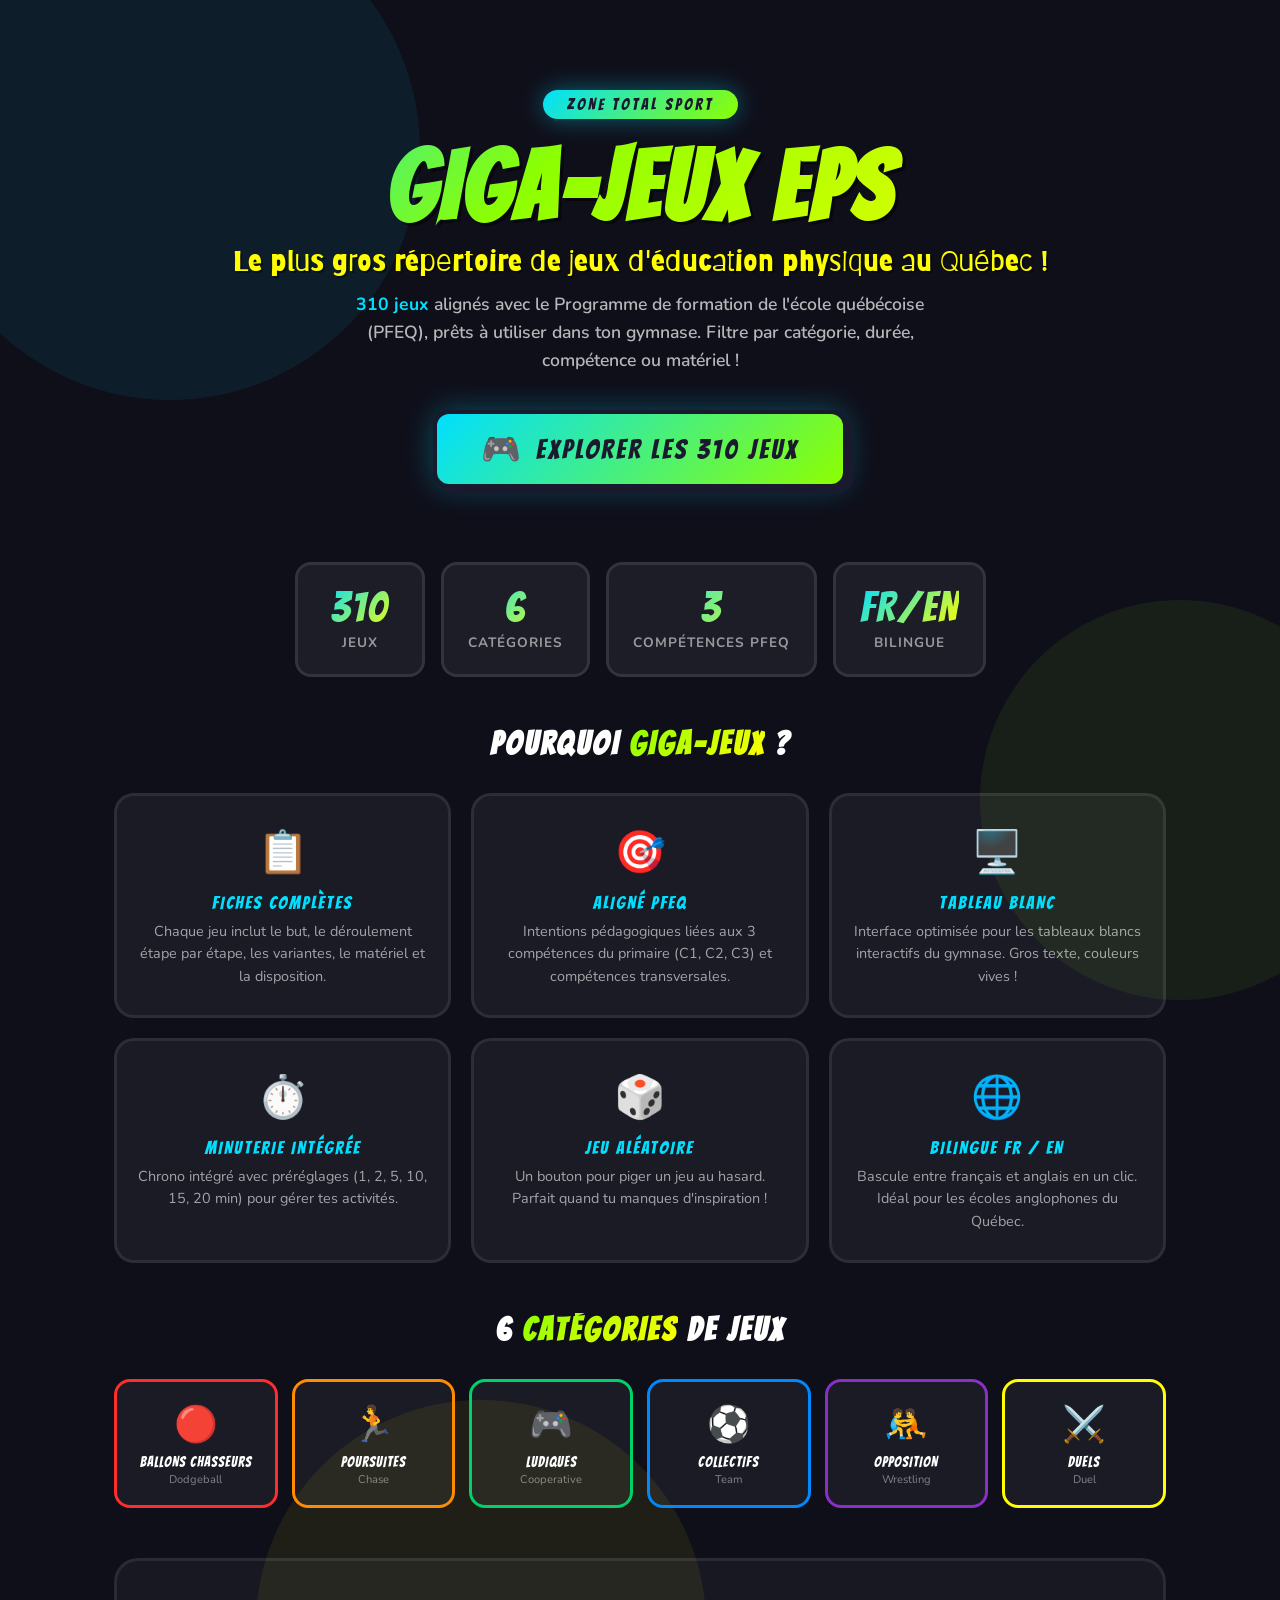
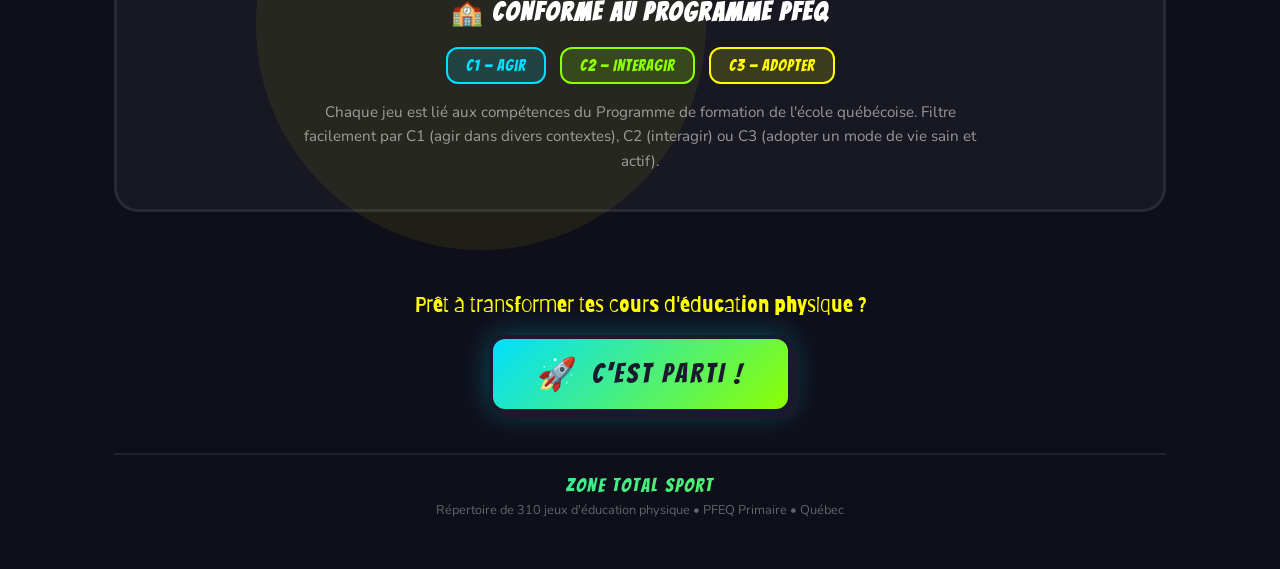
==== commit c6b277c1: "Fix landing page: robust CSS with fallback colors, fix bg circles, update CTA links to HTTPS Co-Auth" ====
--- a/landing.html
+++ b/landing.html
@@ -5,6 +5,7 @@
   <meta name="viewport" content="width=device-width, initial-scale=1.0">
   <title>GIGA-JEUX EPS | 310 Jeux d'Éducation Physique</title>
   <link rel="preconnect" href="https://fonts.googleapis.com">
+  <link rel="preconnect" href="https://fonts.gstatic.com" crossorigin>
   <link href="https://fonts.googleapis.com/css2?family=Bangers&family=Barriecito&family=Nunito:wght@600;700;800;900&display=swap" rel="stylesheet">
   <style>
     *, *::before, *::after { margin: 0; padding: 0; box-sizing: border-box; }
@@ -23,31 +24,34 @@
       --purple: #8B2FC9;
     }
 
+    html, body {
+      min-height: 100%;
+      margin: 0;
+      padding: 0;
+    }
+
     body {
-      font-family: 'Nunito', -apple-system, sans-serif;
-      background: var(--darker);
-      color: var(--white);
+      font-family: 'Nunito', -apple-system, BlinkMacSystemFont, 'Segoe UI', sans-serif;
+      background-color: #0F0F1A;
+      color: #FFFFFF;
       overflow-x: hidden;
-    }
-
-    /* ===== BG — absolute instead of fixed for iframe ===== */
-    .bg-pattern {
-      position: absolute;
-      top: 0; left: 0; right: 0; bottom: 0;
-      z-index: 0;
-      overflow: hidden;
-      pointer-events: none;
-    }
-    .bg-pattern .circle {
-      position: absolute;
+      position: relative;
+    }
+
+    /* ===== BG circles ===== */
+    .bg-circle {
+      position: fixed;
       border-radius: 50%;
       opacity: 0.07;
-    }
-    .bg-pattern .circle:nth-child(1) { width: 500px; height: 500px; background: var(--cyan); top: -100px; left: -80px; }
-    .bg-pattern .circle:nth-child(2) { width: 400px; height: 400px; background: var(--lime); top: 600px; right: -100px; }
-    .bg-pattern .circle:nth-child(3) { width: 450px; height: 450px; background: var(--yellow); top: 1400px; left: 20%; }
-    .bg-pattern .circle:nth-child(4) { width: 350px; height: 350px; background: var(--purple); top: 2200px; right: 10%; }
-
+      pointer-events: none;
+      z-index: 0;
+    }
+    .bg-circle.c1 { width: 500px; height: 500px; background: #00DFFF; top: -100px; left: -80px; }
+    .bg-circle.c2 { width: 400px; height: 400px; background: #8DFF00; top: 600px; right: -100px; }
+    .bg-circle.c3 { width: 450px; height: 450px; background: #FFFF00; top: 1400px; left: 20%; }
+    .bg-circle.c4 { width: 350px; height: 350px; background: #8B2FC9; top: 2200px; right: 10%; }
+
+    /* ===== MAIN CONTAINER ===== */
     .landing {
       position: relative;
       z-index: 1;
@@ -57,16 +61,13 @@
     }
 
     /* ===== HERO ===== */
-    .hero {
-      text-align: center;
-      padding: 50px 0 30px;
-    }
+    .hero { text-align: center; padding: 50px 0 30px; }
 
     .hero-badge {
       display: inline-block;
-      background: linear-gradient(135deg, var(--cyan), var(--lime));
-      color: var(--dark);
-      font-family: 'Bangers', Impact, sans-serif;
+      background: linear-gradient(135deg, #00DFFF, #8DFF00);
+      color: #1A1A2E;
+      font-family: 'Bangers', Impact, 'Arial Black', sans-serif;
       font-size: 1rem;
       letter-spacing: 3px;
       text-transform: uppercase;
@@ -77,13 +78,16 @@
     }
 
     .hero-title {
-      font-family: 'Bangers', Impact, sans-serif;
+      font-family: 'Bangers', Impact, 'Arial Black', sans-serif;
       font-size: clamp(3rem, 8vw, 6rem);
       text-transform: uppercase;
       letter-spacing: 4px;
       line-height: 1;
       margin-bottom: 8px;
-      background: linear-gradient(135deg, var(--cyan) 0%, var(--lime) 40%, var(--yellow) 100%);
+      /* Fallback: bright cyan color visible on dark bg */
+      color: #00DFFF;
+      /* Gradient text for browsers that support it */
+      background: linear-gradient(135deg, #00DFFF 0%, #8DFF00 40%, #FFFF00 100%);
       -webkit-background-clip: text;
       -webkit-text-fill-color: transparent;
       background-clip: text;
@@ -91,9 +95,9 @@
     }
 
     .hero-subtitle {
-      font-family: 'Barriecito', cursive;
+      font-family: 'Barriecito', 'Comic Sans MS', cursive;
       font-size: clamp(1.2rem, 3vw, 1.8rem);
-      color: var(--yellow);
+      color: #FFFF00;
       margin-bottom: 12px;
       text-shadow: 2px 2px 0px rgba(0,0,0,0.4);
     }
@@ -106,34 +110,30 @@
       margin: 0 auto 36px;
       line-height: 1.6;
     }
-    .hero-tagline strong { color: var(--cyan); }
+    .hero-tagline strong { color: #00DFFF; }
 
     /* ===== CTA ===== */
     .cta-btn {
       display: inline-flex;
       align-items: center;
       gap: 12px;
-      background: linear-gradient(135deg, var(--cyan), var(--lime));
-      color: var(--dark);
-      font-family: 'Bangers', Impact, sans-serif;
+      background: linear-gradient(135deg, #00DFFF, #8DFF00);
+      color: #1A1A2E;
+      font-family: 'Bangers', Impact, 'Arial Black', sans-serif;
       font-size: 1.7rem;
       letter-spacing: 3px;
       text-transform: uppercase;
       text-decoration: none;
       padding: 16px 44px;
       border-radius: 16px;
-      border: 4px solid var(--dark);
-      box-shadow: 6px 6px 0px var(--dark), 0 0 30px rgba(0, 223, 255, 0.3);
+      border: 4px solid #1A1A2E;
+      box-shadow: 6px 6px 0px #1A1A2E, 0 0 30px rgba(0, 223, 255, 0.3);
       transition: all 0.2s;
       cursor: pointer;
     }
     .cta-btn:hover {
       transform: translate(-3px, -3px);
-      box-shadow: 9px 9px 0px var(--dark), 0 0 50px rgba(0, 223, 255, 0.5);
-    }
-    .cta-btn:active {
-      transform: translate(2px, 2px);
-      box-shadow: 3px 3px 0px var(--dark);
+      box-shadow: 9px 9px 0px #1A1A2E, 0 0 50px rgba(0, 223, 255, 0.5);
     }
     .cta-btn .cta-icon { font-size: 2rem; }
 
@@ -154,16 +154,14 @@
       min-width: 130px;
       transition: transform 0.3s, border-color 0.3s;
     }
-    .stat-card:hover {
-      transform: translateY(-4px);
-      border-color: var(--cyan);
-    }
+    .stat-card:hover { transform: translateY(-4px); border-color: #00DFFF; }
     .stat-number {
-      font-family: 'Bangers', Impact, sans-serif;
+      font-family: 'Bangers', Impact, 'Arial Black', sans-serif;
       font-size: 2.6rem;
       letter-spacing: 2px;
       line-height: 1;
-      background: linear-gradient(135deg, var(--cyan), var(--yellow));
+      color: #00DFFF;
+      background: linear-gradient(135deg, #00DFFF, #FFFF00);
       -webkit-background-clip: text;
       -webkit-text-fill-color: transparent;
       background-clip: text;
@@ -180,15 +178,16 @@
     /* ===== SECTION TITLE ===== */
     .section-title {
       text-align: center;
-      font-family: 'Bangers', Impact, sans-serif;
+      font-family: 'Bangers', Impact, 'Arial Black', sans-serif;
       font-size: 2rem;
       text-transform: uppercase;
       letter-spacing: 3px;
       margin-bottom: 32px;
-      color: var(--white);
+      color: #FFFFFF;
     }
     .section-title span {
-      background: linear-gradient(135deg, var(--lime), var(--yellow));
+      color: #8DFF00;
+      background: linear-gradient(135deg, #8DFF00, #FFFF00);
       -webkit-background-clip: text;
       -webkit-text-fill-color: transparent;
       background-clip: text;
@@ -216,24 +215,24 @@
       position: absolute;
       top: 0; left: 0; right: 0;
       height: 4px;
-      background: linear-gradient(90deg, var(--cyan), var(--lime), var(--yellow));
+      background: linear-gradient(90deg, #00DFFF, #8DFF00, #FFFF00);
       opacity: 0;
       transition: opacity 0.3s;
     }
     .feature-card:hover {
       transform: translateY(-4px);
-      border-color: var(--cyan);
+      border-color: #00DFFF;
       box-shadow: 0 8px 30px rgba(0, 223, 255, 0.15);
     }
     .feature-card:hover::before { opacity: 1; }
     .feature-icon { font-size: 2.6rem; margin-bottom: 12px; display: block; }
     .feature-name {
-      font-family: 'Bangers', Impact, sans-serif;
+      font-family: 'Bangers', Impact, 'Arial Black', sans-serif;
       font-size: 1.15rem;
       letter-spacing: 2px;
       text-transform: uppercase;
       margin-bottom: 8px;
-      color: var(--cyan);
+      color: #00DFFF;
     }
     .feature-desc {
       font-size: 0.9rem;
@@ -257,12 +256,12 @@
       transition: transform 0.3s, box-shadow 0.3s;
     }
     .cat-card:hover { transform: translateY(-4px) scale(1.03); }
-    .cat-card.dodgeball { border-color: var(--red); }
-    .cat-card.chase { border-color: var(--orange); }
-    .cat-card.fun { border-color: var(--green); }
-    .cat-card.team { border-color: var(--blue); }
-    .cat-card.wrestling { border-color: var(--purple); }
-    .cat-card.duel { border-color: var(--yellow); }
+    .cat-card.dodgeball { border-color: #FF2D2D; }
+    .cat-card.chase { border-color: #FF8C00; }
+    .cat-card.fun { border-color: #00D26A; }
+    .cat-card.team { border-color: #0088FF; }
+    .cat-card.wrestling { border-color: #8B2FC9; }
+    .cat-card.duel { border-color: #FFFF00; }
     .cat-card:hover.dodgeball { box-shadow: 0 6px 25px rgba(255, 45, 45, 0.3); }
     .cat-card:hover.chase { box-shadow: 0 6px 25px rgba(255, 140, 0, 0.3); }
     .cat-card:hover.fun { box-shadow: 0 6px 25px rgba(0, 210, 106, 0.3); }
@@ -271,7 +270,7 @@
     .cat-card:hover.duel { box-shadow: 0 6px 25px rgba(255, 208, 0, 0.3); }
     .cat-icon { font-size: 2.2rem; display: block; margin-bottom: 6px; }
     .cat-name {
-      font-family: 'Bangers', Impact, sans-serif;
+      font-family: 'Bangers', Impact, 'Arial Black', sans-serif;
       font-size: 0.9rem;
       letter-spacing: 1px;
       text-transform: uppercase;
@@ -292,7 +291,7 @@
       text-align: center;
     }
     .pfeq-title {
-      font-family: 'Bangers', Impact, sans-serif;
+      font-family: 'Bangers', Impact, 'Arial Black', sans-serif;
       font-size: 1.6rem;
       letter-spacing: 2px;
       text-transform: uppercase;
@@ -311,14 +310,14 @@
       gap: 8px;
       padding: 8px 18px;
       border-radius: 12px;
-      font-family: 'Bangers', sans-serif;
+      font-family: 'Bangers', Impact, sans-serif;
       font-size: 1rem;
       letter-spacing: 1px;
       border: 2px solid;
     }
-    .pfeq-badge.c1 { background: rgba(0, 223, 255, 0.15); border-color: var(--cyan); color: var(--cyan); }
-    .pfeq-badge.c2 { background: rgba(141, 255, 0, 0.15); border-color: var(--lime); color: var(--lime); }
-    .pfeq-badge.c3 { background: rgba(255, 255, 0, 0.15); border-color: var(--yellow); color: var(--yellow); }
+    .pfeq-badge.c1 { background: rgba(0, 223, 255, 0.15); border-color: #00DFFF; color: #00DFFF; }
+    .pfeq-badge.c2 { background: rgba(141, 255, 0, 0.15); border-color: #8DFF00; color: #8DFF00; }
+    .pfeq-badge.c3 { background: rgba(255, 255, 0, 0.15); border-color: #FFFF00; color: #FFFF00; }
     .pfeq-desc {
       font-size: 0.95rem;
       color: rgba(255,255,255,0.55);
@@ -328,14 +327,11 @@
     }
 
     /* ===== CTA BOTTOM ===== */
-    .cta-section {
-      text-align: center;
-      padding: 30px 0 40px;
-    }
+    .cta-section { text-align: center; padding: 30px 0 40px; }
     .cta-section .cta-subtitle {
-      font-family: 'Barriecito', cursive;
+      font-family: 'Barriecito', 'Comic Sans MS', cursive;
       font-size: 1.3rem;
-      color: var(--yellow);
+      color: #FFFF00;
       margin-bottom: 18px;
     }
 
@@ -346,10 +342,11 @@
       border-top: 2px solid rgba(255,255,255,0.08);
     }
     .footer-logo {
-      font-family: 'Bangers', Impact, sans-serif;
+      font-family: 'Bangers', Impact, 'Arial Black', sans-serif;
       font-size: 1.2rem;
       letter-spacing: 2px;
-      background: linear-gradient(135deg, var(--cyan), var(--lime));
+      color: #00DFFF;
+      background: linear-gradient(135deg, #00DFFF, #8DFF00);
       -webkit-background-clip: text;
       -webkit-text-fill-color: transparent;
       background-clip: text;
@@ -378,13 +375,11 @@
 </head>
 <body>
 
-  <!-- Background shapes (absolute, not fixed — works in iframes) -->
-  <div class="bg-pattern">
-    <div class="circle"></div>
-    <div class="circle"></div>
-    <div class="circle"></div>
-    <div class="circle"></div>
-  </div>
+  <!-- Background circles -->
+  <div class="bg-circle c1"></div>
+  <div class="bg-circle c2"></div>
+  <div class="bg-circle c3"></div>
+  <div class="bg-circle c4"></div>
 
   <div class="landing">
 
@@ -396,7 +391,7 @@
       <p class="hero-tagline">
         <strong>310 jeux</strong> alignés avec le Programme de formation de l'école québécoise (PFEQ), prêts à utiliser dans ton gymnase. Filtre par catégorie, durée, compétence ou matériel !
       </p>
-      <a href="https://jeux.zonetotalsport.ca" class="cta-btn" target="_blank" rel="noopener">
+      <a href="https://zonetotalsport.github.io/repertoire-jeux-eps/" class="cta-btn">
         <span class="cta-icon">🎮</span>
         EXPLORER LES 310 JEUX
       </a>
@@ -508,7 +503,7 @@
     <!-- CTA BOTTOM -->
     <section class="cta-section">
       <p class="cta-subtitle">Prêt à transformer tes cours d'éducation physique ?</p>
-      <a href="https://jeux.zonetotalsport.ca" class="cta-btn" target="_blank" rel="noopener">
+      <a href="https://zonetotalsport.github.io/repertoire-jeux-eps/" class="cta-btn">
         <span class="cta-icon">🚀</span>
         C'EST PARTI !
       </a>
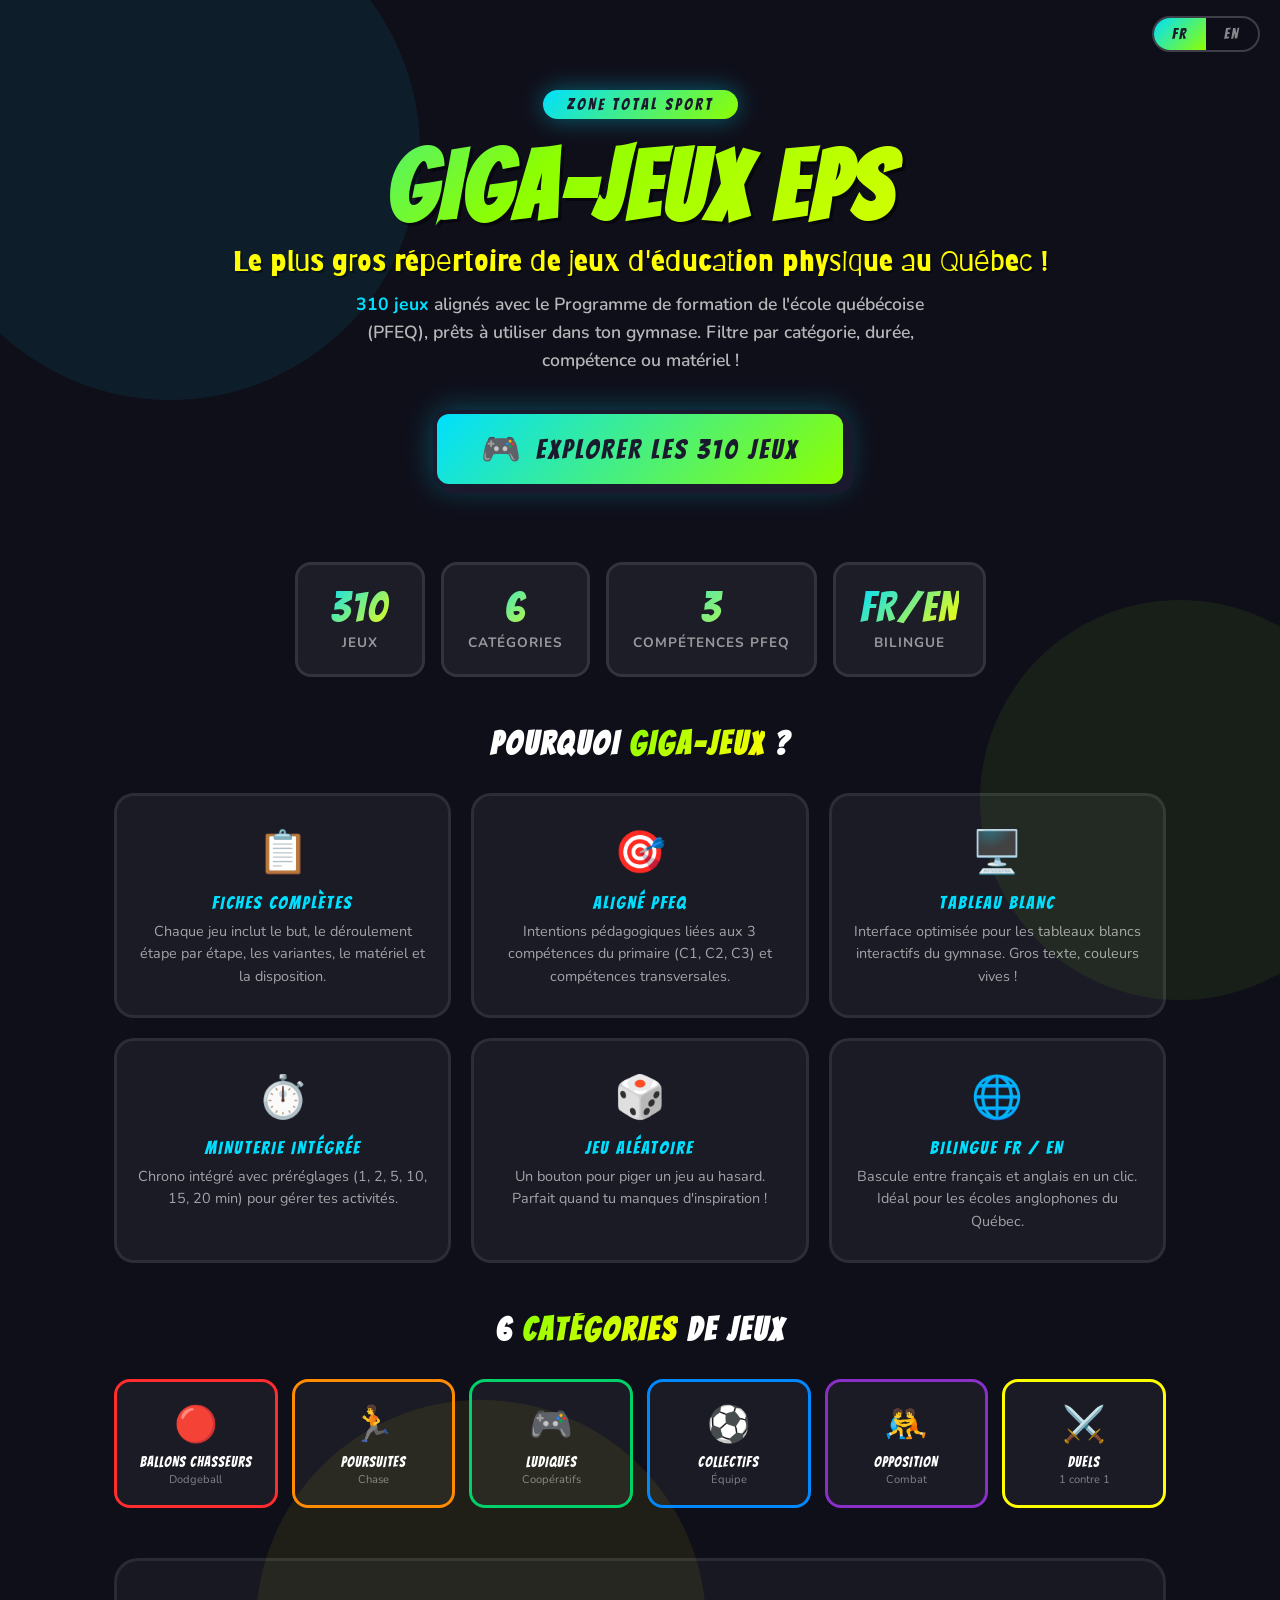
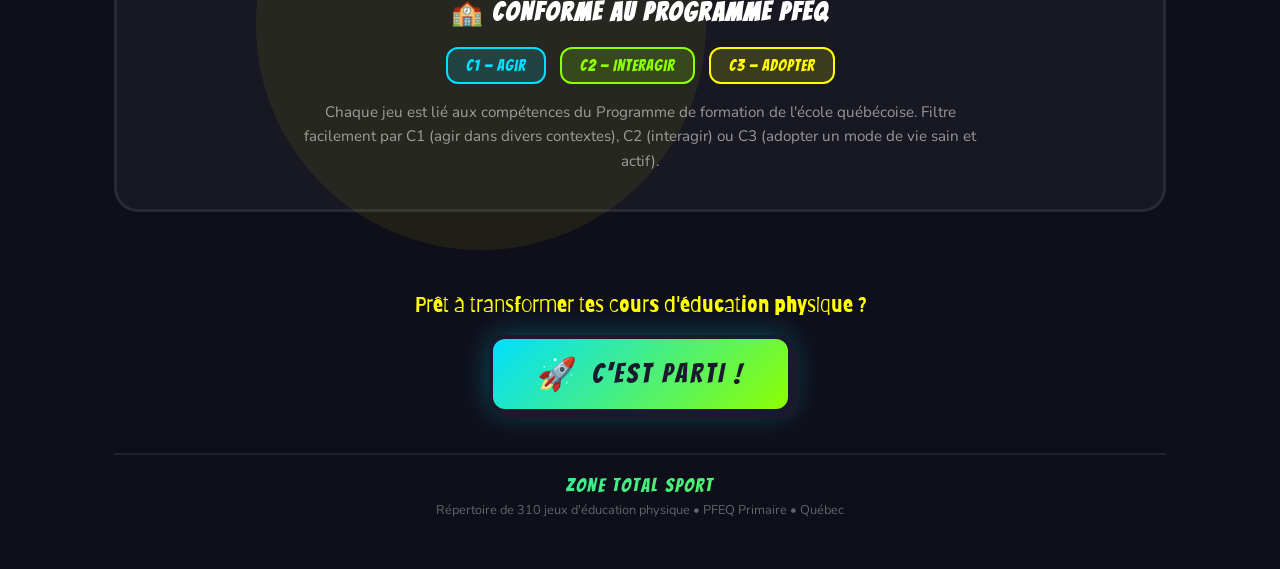
==== commit b5478bdc: "Add bilingual FR/EN landing page + Wix embed code - Landing page: added FR/EN toggle with data-fr/da" ====
--- a/landing.html
+++ b/landing.html
@@ -24,11 +24,7 @@
       --purple: #8B2FC9;
     }
 
-    html, body {
-      min-height: 100%;
-      margin: 0;
-      padding: 0;
-    }
+    html, body { min-height: 100%; margin: 0; padding: 0; }
 
     body {
       font-family: 'Nunito', -apple-system, BlinkMacSystemFont, 'Segoe UI', sans-serif;
@@ -37,6 +33,39 @@
       overflow-x: hidden;
       position: relative;
     }
+
+    /* ===== LANG TOGGLE ===== */
+    .lang-toggle {
+      position: fixed;
+      top: 16px;
+      right: 20px;
+      z-index: 100;
+      display: flex;
+      gap: 0;
+      border-radius: 50px;
+      overflow: hidden;
+      border: 2px solid rgba(255,255,255,0.2);
+      background: rgba(15,15,26,0.85);
+      backdrop-filter: blur(10px);
+      -webkit-backdrop-filter: blur(10px);
+    }
+    .lang-btn {
+      padding: 8px 18px;
+      font-family: 'Bangers', Impact, 'Arial Black', sans-serif;
+      font-size: 0.95rem;
+      letter-spacing: 2px;
+      text-transform: uppercase;
+      border: none;
+      cursor: pointer;
+      transition: all 0.25s;
+      background: transparent;
+      color: rgba(255,255,255,0.5);
+    }
+    .lang-btn.active {
+      background: linear-gradient(135deg, #00DFFF, #8DFF00);
+      color: #1A1A2E;
+    }
+    .lang-btn:hover:not(.active) { color: #FFFFFF; }
 
     /* ===== BG circles ===== */
     .bg-circle {
@@ -84,9 +113,7 @@
       letter-spacing: 4px;
       line-height: 1;
       margin-bottom: 8px;
-      /* Fallback: bright cyan color visible on dark bg */
       color: #00DFFF;
-      /* Gradient text for browsers that support it */
       background: linear-gradient(135deg, #00DFFF 0%, #8DFF00 40%, #FFFF00 100%);
       -webkit-background-clip: text;
       -webkit-text-fill-color: transparent;
@@ -370,10 +397,18 @@
       .features-grid { grid-template-columns: 1fr; }
       .cat-grid { grid-template-columns: repeat(2, 1fr); }
       .pfeq-section { padding: 20px 14px; }
+      .lang-toggle { top: 10px; right: 10px; }
+      .lang-btn { padding: 6px 14px; font-size: 0.85rem; }
     }
   </style>
 </head>
 <body>
+
+  <!-- Language toggle -->
+  <div class="lang-toggle">
+    <button class="lang-btn active" id="btnFr" onclick="setLang('fr')">FR</button>
+    <button class="lang-btn" id="btnEn" onclick="setLang('en')">EN</button>
+  </div>
 
   <!-- Background circles -->
   <div class="bg-circle c1"></div>
@@ -387,13 +422,11 @@
     <section class="hero">
       <div class="hero-badge">Zone Total Sport</div>
       <h1 class="hero-title">GIGA-JEUX EPS</h1>
-      <p class="hero-subtitle">Le plus gros répertoire de jeux d'éducation physique au Québec !</p>
-      <p class="hero-tagline">
-        <strong>310 jeux</strong> alignés avec le Programme de formation de l'école québécoise (PFEQ), prêts à utiliser dans ton gymnase. Filtre par catégorie, durée, compétence ou matériel !
-      </p>
-      <a href="https://zonetotalsport.github.io/repertoire-jeux-eps/" class="cta-btn">
+      <p class="hero-subtitle" data-fr="Le plus gros répertoire de jeux d'éducation physique au Québec !" data-en="The biggest physical education games repertoire in Quebec!">Le plus gros répertoire de jeux d'éducation physique au Québec !</p>
+      <p class="hero-tagline" data-fr="&lt;strong&gt;310 jeux&lt;/strong&gt; alignés avec le Programme de formation de l'école québécoise (PFEQ), prêts à utiliser dans ton gymnase. Filtre par catégorie, durée, compétence ou matériel !" data-en="&lt;strong&gt;310 games&lt;/strong&gt; aligned with the Quebec Education Program (PFEQ), ready to use in your gym. Filter by category, duration, skill or equipment!"><strong>310 jeux</strong> alignés avec le Programme de formation de l'école québécoise (PFEQ), prêts à utiliser dans ton gymnase. Filtre par catégorie, durée, compétence ou matériel !</p>
+      <a href="https://zonetotalsport.github.io/repertoire-jeux-eps/" class="cta-btn" id="ctaTop">
         <span class="cta-icon">🎮</span>
-        EXPLORER LES 310 JEUX
+        <span data-fr="EXPLORER LES 310 JEUX" data-en="EXPLORE ALL 310 GAMES">EXPLORER LES 310 JEUX</span>
       </a>
     </section>
 
@@ -401,121 +434,147 @@
     <section class="stats-row">
       <div class="stat-card">
         <div class="stat-number">310</div>
-        <div class="stat-label">Jeux</div>
+        <div class="stat-label" data-fr="Jeux" data-en="Games">Jeux</div>
       </div>
       <div class="stat-card">
         <div class="stat-number">6</div>
-        <div class="stat-label">Catégories</div>
+        <div class="stat-label" data-fr="Catégories" data-en="Categories">Catégories</div>
       </div>
       <div class="stat-card">
         <div class="stat-number">3</div>
-        <div class="stat-label">Compétences PFEQ</div>
+        <div class="stat-label" data-fr="Compétences PFEQ" data-en="PFEQ Skills">Compétences PFEQ</div>
       </div>
       <div class="stat-card">
         <div class="stat-number">FR/EN</div>
-        <div class="stat-label">Bilingue</div>
+        <div class="stat-label" data-fr="Bilingue" data-en="Bilingual">Bilingue</div>
       </div>
     </section>
 
     <!-- FEATURES -->
-    <h2 class="section-title">Pourquoi <span>GIGA-JEUX</span> ?</h2>
+    <h2 class="section-title" data-fr="Pourquoi <span>GIGA-JEUX</span> ?" data-en="Why <span>GIGA-JEUX</span>?">Pourquoi <span>GIGA-JEUX</span> ?</h2>
     <div class="features-grid">
       <div class="feature-card">
         <span class="feature-icon">📋</span>
-        <div class="feature-name">Fiches complètes</div>
-        <div class="feature-desc">Chaque jeu inclut le but, le déroulement étape par étape, les variantes, le matériel et la disposition.</div>
+        <div class="feature-name" data-fr="Fiches complètes" data-en="Complete Game Sheets">Fiches complètes</div>
+        <div class="feature-desc" data-fr="Chaque jeu inclut le but, le déroulement étape par étape, les variantes, le matériel et la disposition." data-en="Each game includes the objective, step-by-step instructions, variations, equipment and setup.">Chaque jeu inclut le but, le déroulement étape par étape, les variantes, le matériel et la disposition.</div>
       </div>
       <div class="feature-card">
         <span class="feature-icon">🎯</span>
-        <div class="feature-name">Aligné PFEQ</div>
-        <div class="feature-desc">Intentions pédagogiques liées aux 3 compétences du primaire (C1, C2, C3) et compétences transversales.</div>
+        <div class="feature-name" data-fr="Aligné PFEQ" data-en="PFEQ Aligned">Aligné PFEQ</div>
+        <div class="feature-desc" data-fr="Intentions pédagogiques liées aux 3 compétences du primaire (C1, C2, C3) et compétences transversales." data-en="Pedagogical intentions linked to the 3 elementary skills (C1, C2, C3) and cross-curricular competencies.">Intentions pédagogiques liées aux 3 compétences du primaire (C1, C2, C3) et compétences transversales.</div>
       </div>
       <div class="feature-card">
         <span class="feature-icon">🖥️</span>
-        <div class="feature-name">Tableau blanc</div>
-        <div class="feature-desc">Interface optimisée pour les tableaux blancs interactifs du gymnase. Gros texte, couleurs vives !</div>
+        <div class="feature-name" data-fr="Tableau blanc" data-en="Whiteboard Ready">Tableau blanc</div>
+        <div class="feature-desc" data-fr="Interface optimisée pour les tableaux blancs interactifs du gymnase. Gros texte, couleurs vives !" data-en="Interface optimized for gym interactive whiteboards. Big text, vivid colors!">Interface optimisée pour les tableaux blancs interactifs du gymnase. Gros texte, couleurs vives !</div>
       </div>
       <div class="feature-card">
         <span class="feature-icon">⏱️</span>
-        <div class="feature-name">Minuterie intégrée</div>
-        <div class="feature-desc">Chrono intégré avec préréglages (1, 2, 5, 10, 15, 20 min) pour gérer tes activités.</div>
+        <div class="feature-name" data-fr="Minuterie intégrée" data-en="Built-in Timer">Minuterie intégrée</div>
+        <div class="feature-desc" data-fr="Chrono intégré avec préréglages (1, 2, 5, 10, 15, 20 min) pour gérer tes activités." data-en="Built-in timer with presets (1, 2, 5, 10, 15, 20 min) to manage your activities.">Chrono intégré avec préréglages (1, 2, 5, 10, 15, 20 min) pour gérer tes activités.</div>
       </div>
       <div class="feature-card">
         <span class="feature-icon">🎲</span>
-        <div class="feature-name">Jeu aléatoire</div>
-        <div class="feature-desc">Un bouton pour piger un jeu au hasard. Parfait quand tu manques d'inspiration !</div>
+        <div class="feature-name" data-fr="Jeu aléatoire" data-en="Random Game">Jeu aléatoire</div>
+        <div class="feature-desc" data-fr="Un bouton pour piger un jeu au hasard. Parfait quand tu manques d'inspiration !" data-en="A button to pick a random game. Perfect when you need inspiration!">Un bouton pour piger un jeu au hasard. Parfait quand tu manques d'inspiration !</div>
       </div>
       <div class="feature-card">
         <span class="feature-icon">🌐</span>
-        <div class="feature-name">Bilingue FR / EN</div>
-        <div class="feature-desc">Bascule entre français et anglais en un clic. Idéal pour les écoles anglophones du Québec.</div>
+        <div class="feature-name" data-fr="Bilingue FR / EN" data-en="Bilingual FR / EN">Bilingue FR / EN</div>
+        <div class="feature-desc" data-fr="Bascule entre français et anglais en un clic. Idéal pour les écoles anglophones du Québec." data-en="Switch between French and English in one click. Ideal for English-speaking schools in Quebec.">Bascule entre français et anglais en un clic. Idéal pour les écoles anglophones du Québec.</div>
       </div>
     </div>
 
     <!-- CATEGORIES -->
-    <h2 class="section-title">6 <span>Catégories</span> de jeux</h2>
+    <h2 class="section-title" data-fr="6 <span>Catégories</span> de jeux" data-en="6 Game <span>Categories</span>">6 <span>Catégories</span> de jeux</h2>
     <div class="cat-grid">
       <div class="cat-card dodgeball">
         <span class="cat-icon">🔴</span>
-        <div class="cat-name">Ballons chasseurs</div>
-        <div class="cat-count">Dodgeball</div>
+        <div class="cat-name" data-fr="Ballons chasseurs" data-en="Dodgeball">Ballons chasseurs</div>
+        <div class="cat-count" data-fr="Dodgeball" data-en="Dodgeball">Dodgeball</div>
       </div>
       <div class="cat-card chase">
         <span class="cat-icon">🏃</span>
-        <div class="cat-name">Poursuites</div>
-        <div class="cat-count">Chase</div>
+        <div class="cat-name" data-fr="Poursuites" data-en="Chase">Poursuites</div>
+        <div class="cat-count" data-fr="Chase" data-en="Tag Games">Chase</div>
       </div>
       <div class="cat-card fun">
         <span class="cat-icon">🎮</span>
-        <div class="cat-name">Ludiques</div>
-        <div class="cat-count">Cooperative</div>
+        <div class="cat-name" data-fr="Ludiques" data-en="Fun / Co-op">Ludiques</div>
+        <div class="cat-count" data-fr="Coopératifs" data-en="Cooperative">Coopératifs</div>
       </div>
       <div class="cat-card team">
         <span class="cat-icon">⚽</span>
-        <div class="cat-name">Collectifs</div>
-        <div class="cat-count">Team</div>
+        <div class="cat-name" data-fr="Collectifs" data-en="Team Sports">Collectifs</div>
+        <div class="cat-count" data-fr="Équipe" data-en="Team">Équipe</div>
       </div>
       <div class="cat-card wrestling">
         <span class="cat-icon">🤼</span>
-        <div class="cat-name">Opposition</div>
-        <div class="cat-count">Wrestling</div>
+        <div class="cat-name" data-fr="Opposition" data-en="Wrestling">Opposition</div>
+        <div class="cat-count" data-fr="Combat" data-en="Combat">Combat</div>
       </div>
       <div class="cat-card duel">
         <span class="cat-icon">⚔️</span>
-        <div class="cat-name">Duels</div>
-        <div class="cat-count">Duel</div>
+        <div class="cat-name" data-fr="Duels" data-en="Duels">Duels</div>
+        <div class="cat-count" data-fr="1 contre 1" data-en="1 vs 1">1 contre 1</div>
       </div>
     </div>
 
     <!-- PFEQ -->
     <section class="pfeq-section">
-      <h2 class="pfeq-title">🏫 Conforme au Programme PFEQ</h2>
+      <h2 class="pfeq-title" data-fr="🏫 Conforme au Programme PFEQ" data-en="🏫 PFEQ Program Compliant">🏫 Conforme au Programme PFEQ</h2>
       <div class="pfeq-badges">
-        <span class="pfeq-badge c1">C1 — Agir</span>
-        <span class="pfeq-badge c2">C2 — Interagir</span>
-        <span class="pfeq-badge c3">C3 — Adopter</span>
-      </div>
-      <p class="pfeq-desc">
-        Chaque jeu est lié aux compétences du Programme de formation de l'école québécoise. Filtre facilement par C1 (agir dans divers contextes), C2 (interagir) ou C3 (adopter un mode de vie sain et actif).
-      </p>
+        <span class="pfeq-badge c1" data-fr="C1 — Agir" data-en="C1 — Act">C1 — Agir</span>
+        <span class="pfeq-badge c2" data-fr="C2 — Interagir" data-en="C2 — Interact">C2 — Interagir</span>
+        <span class="pfeq-badge c3" data-fr="C3 — Adopter" data-en="C3 — Adopt">C3 — Adopter</span>
+      </div>
+      <p class="pfeq-desc" data-fr="Chaque jeu est lié aux compétences du Programme de formation de l'école québécoise. Filtre facilement par C1 (agir dans divers contextes), C2 (interagir) ou C3 (adopter un mode de vie sain et actif)." data-en="Each game is linked to the Quebec Education Program competencies. Easily filter by C1 (act in various contexts), C2 (interact) or C3 (adopt a healthy and active lifestyle).">Chaque jeu est lié aux compétences du Programme de formation de l'école québécoise. Filtre facilement par C1 (agir dans divers contextes), C2 (interagir) ou C3 (adopter un mode de vie sain et actif).</p>
     </section>
 
     <!-- CTA BOTTOM -->
     <section class="cta-section">
-      <p class="cta-subtitle">Prêt à transformer tes cours d'éducation physique ?</p>
-      <a href="https://zonetotalsport.github.io/repertoire-jeux-eps/" class="cta-btn">
+      <p class="cta-subtitle" data-fr="Prêt à transformer tes cours d'éducation physique ?" data-en="Ready to transform your PE classes?">Prêt à transformer tes cours d'éducation physique ?</p>
+      <a href="https://zonetotalsport.github.io/repertoire-jeux-eps/" class="cta-btn" id="ctaBottom">
         <span class="cta-icon">🚀</span>
-        C'EST PARTI !
+        <span data-fr="C'EST PARTI !" data-en="LET'S GO!">C'EST PARTI !</span>
       </a>
     </section>
 
     <!-- FOOTER -->
     <footer class="landing-footer">
       <div class="footer-logo">ZONE TOTAL SPORT</div>
-      <div class="footer-text">Répertoire de 310 jeux d'éducation physique • PFEQ Primaire • Québec</div>
+      <div class="footer-text" data-fr="Répertoire de 310 jeux d'éducation physique • PFEQ Primaire • Québec" data-en="310 Physical Education Games Repertoire • PFEQ Elementary • Quebec">Répertoire de 310 jeux d'éducation physique • PFEQ Primaire • Québec</div>
     </footer>
 
   </div>
+
+  <script>
+    let currentLang = 'fr';
+
+    function setLang(lang) {
+      currentLang = lang;
+      document.documentElement.lang = lang;
+
+      // Toggle active button
+      document.getElementById('btnFr').classList.toggle('active', lang === 'fr');
+      document.getElementById('btnEn').classList.toggle('active', lang === 'en');
+
+      // Update all elements with data-fr / data-en
+      document.querySelectorAll('[data-fr][data-en]').forEach(el => {
+        const val = lang === 'fr' ? el.getAttribute('data-fr') : el.getAttribute('data-en');
+        if (val.includes('<')) {
+          el.innerHTML = val;
+        } else {
+          el.textContent = val;
+        }
+      });
+
+      // Update page title
+      document.title = lang === 'fr'
+        ? "GIGA-JEUX EPS | 310 Jeux d'Éducation Physique"
+        : "GIGA-JEUX EPS | 310 Physical Education Games";
+    }
+  </script>
 
 </body>
 </html>
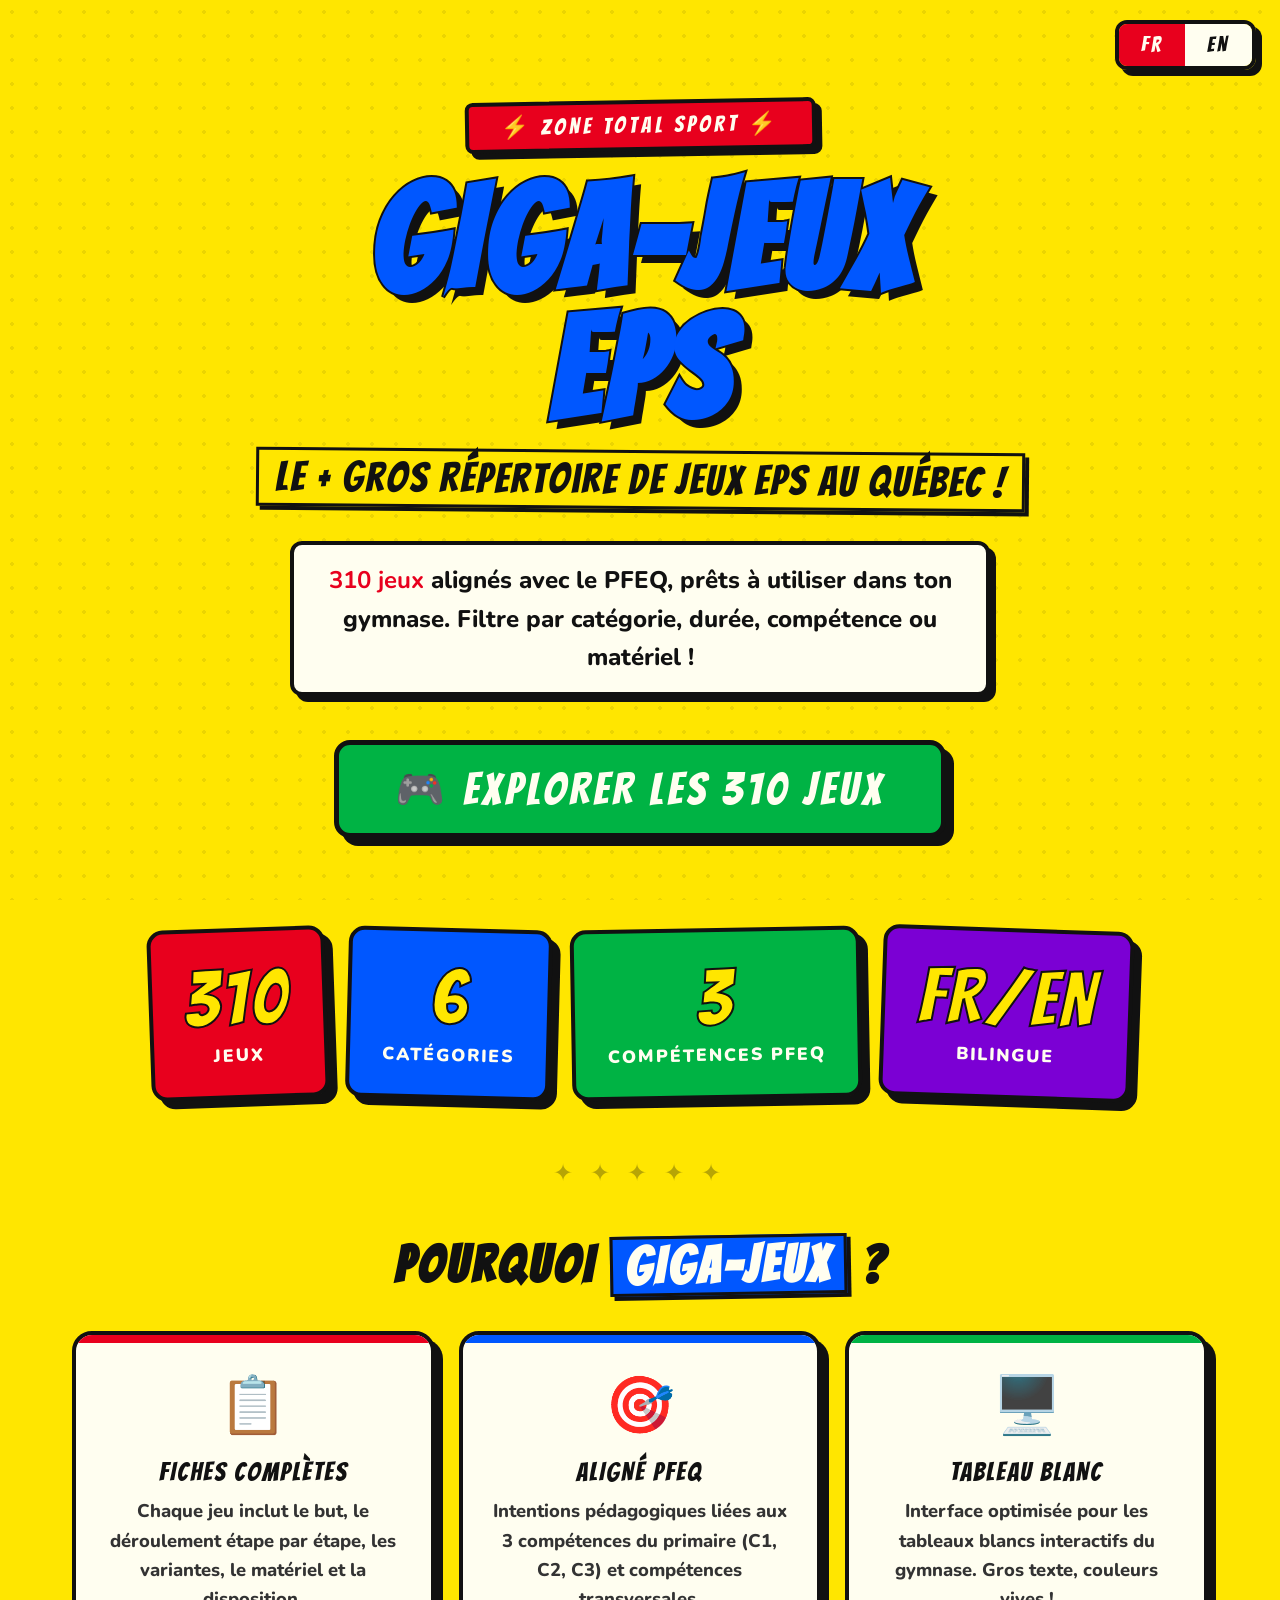
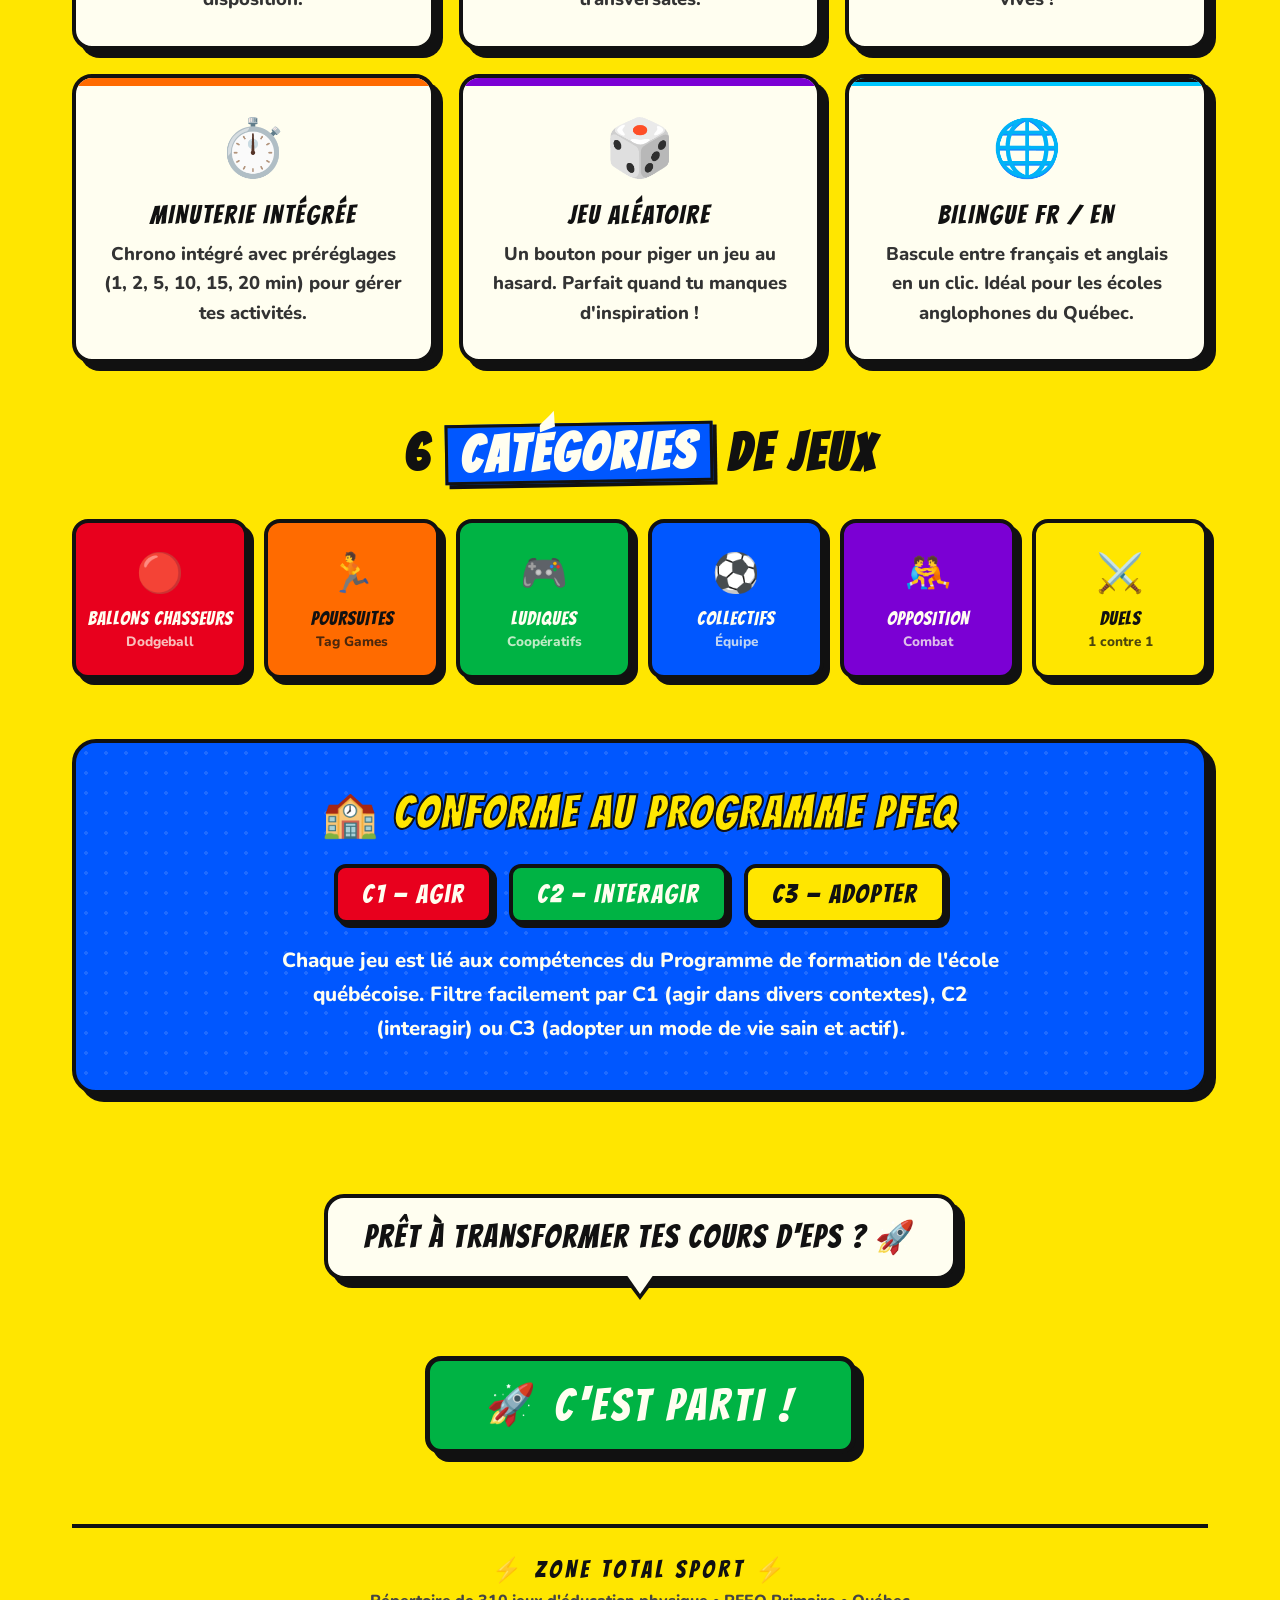
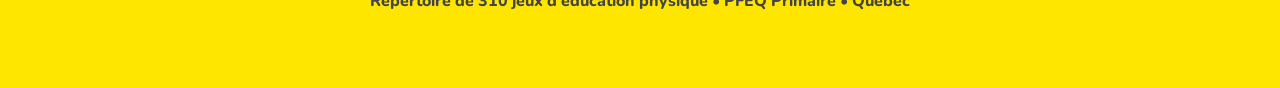
==== commit 820bcdf5: "Redesign landing page - style pop art comic cartoon - Fond jaune vif avec motif halftone - Bordures " ====
--- a/landing.html
+++ b/landing.html
@@ -6,399 +6,519 @@
   <title>GIGA-JEUX EPS | 310 Jeux d'Éducation Physique</title>
   <link rel="preconnect" href="https://fonts.googleapis.com">
   <link rel="preconnect" href="https://fonts.gstatic.com" crossorigin>
-  <link href="https://fonts.googleapis.com/css2?family=Bangers&family=Barriecito&family=Nunito:wght@600;700;800;900&display=swap" rel="stylesheet">
+  <link href="https://fonts.googleapis.com/css2?family=Bangers&family=Nunito:wght@800;900&display=swap" rel="stylesheet">
   <style>
     *, *::before, *::after { margin: 0; padding: 0; box-sizing: border-box; }
 
     :root {
-      --cyan: #00DFFF;
-      --lime: #8DFF00;
-      --yellow: #FFFF00;
-      --dark: #1A1A2E;
-      --darker: #0F0F1A;
-      --white: #FFFFFF;
-      --orange: #FF8C00;
-      --red: #FF2D2D;
-      --blue: #0088FF;
-      --green: #00D26A;
-      --purple: #8B2FC9;
-    }
-
-    html, body { min-height: 100%; margin: 0; padding: 0; }
+      --black: #111111;
+      --white: #FFFEF0;
+      --red: #E8001D;
+      --yellow: #FFE600;
+      --blue: #0057FF;
+      --green: #00B344;
+      --orange: #FF6B00;
+      --purple: #7B00D4;
+      --cyan: #00C8FF;
+      --outline: 4px solid #111111;
+      --shadow: 6px 6px 0px #111111;
+      --shadow-big: 8px 8px 0px #111111;
+    }
+
+    html, body {
+      min-height: 100%;
+      margin: 0;
+      padding: 0;
+      background-color: var(--yellow);
+    }
 
     body {
-      font-family: 'Nunito', -apple-system, BlinkMacSystemFont, 'Segoe UI', sans-serif;
-      background-color: #0F0F1A;
-      color: #FFFFFF;
+      font-family: 'Nunito', Arial Black, sans-serif;
+      color: var(--black);
       overflow-x: hidden;
       position: relative;
+    }
+
+    /* ===== HALFTONE BG ===== */
+    body::before {
+      content: '';
+      position: fixed;
+      inset: 0;
+      background-image: radial-gradient(circle, #11111115 2px, transparent 2px);
+      background-size: 24px 24px;
+      pointer-events: none;
+      z-index: 0;
     }
 
     /* ===== LANG TOGGLE ===== */
     .lang-toggle {
       position: fixed;
-      top: 16px;
-      right: 20px;
-      z-index: 100;
+      top: 20px;
+      right: 24px;
+      z-index: 200;
       display: flex;
-      gap: 0;
-      border-radius: 50px;
+      border-radius: 12px;
       overflow: hidden;
-      border: 2px solid rgba(255,255,255,0.2);
-      background: rgba(15,15,26,0.85);
-      backdrop-filter: blur(10px);
-      -webkit-backdrop-filter: blur(10px);
+      border: var(--outline);
+      box-shadow: var(--shadow);
     }
     .lang-btn {
-      padding: 8px 18px;
-      font-family: 'Bangers', Impact, 'Arial Black', sans-serif;
-      font-size: 0.95rem;
-      letter-spacing: 2px;
+      padding: 10px 22px;
+      font-family: 'Bangers', Impact, sans-serif;
+      font-size: 1.3rem;
+      letter-spacing: 3px;
       text-transform: uppercase;
       border: none;
       cursor: pointer;
-      transition: all 0.25s;
-      background: transparent;
-      color: rgba(255,255,255,0.5);
+      transition: all 0.15s;
+      background: var(--white);
+      color: var(--black);
     }
     .lang-btn.active {
-      background: linear-gradient(135deg, #00DFFF, #8DFF00);
-      color: #1A1A2E;
-    }
-    .lang-btn:hover:not(.active) { color: #FFFFFF; }
-
-    /* ===== BG circles ===== */
-    .bg-circle {
-      position: fixed;
-      border-radius: 50%;
-      opacity: 0.07;
-      pointer-events: none;
-      z-index: 0;
-    }
-    .bg-circle.c1 { width: 500px; height: 500px; background: #00DFFF; top: -100px; left: -80px; }
-    .bg-circle.c2 { width: 400px; height: 400px; background: #8DFF00; top: 600px; right: -100px; }
-    .bg-circle.c3 { width: 450px; height: 450px; background: #FFFF00; top: 1400px; left: 20%; }
-    .bg-circle.c4 { width: 350px; height: 350px; background: #8B2FC9; top: 2200px; right: 10%; }
+      background: var(--red);
+      color: var(--white);
+    }
+    .lang-btn:hover:not(.active) { background: var(--yellow); }
 
     /* ===== MAIN CONTAINER ===== */
     .landing {
       position: relative;
       z-index: 1;
-      max-width: 1100px;
+      max-width: 1200px;
       margin: 0 auto;
-      padding: 40px 24px 20px;
+      padding: 40px 32px 40px;
     }
 
     /* ===== HERO ===== */
-    .hero { text-align: center; padding: 50px 0 30px; }
+    .hero {
+      text-align: center;
+      padding: 60px 0 40px;
+    }
 
     .hero-badge {
       display: inline-block;
-      background: linear-gradient(135deg, #00DFFF, #8DFF00);
-      color: #1A1A2E;
-      font-family: 'Bangers', Impact, 'Arial Black', sans-serif;
-      font-size: 1rem;
-      letter-spacing: 3px;
-      text-transform: uppercase;
-      padding: 6px 24px;
-      border-radius: 50px;
-      margin-bottom: 20px;
-      box-shadow: 0 0 25px rgba(0, 223, 255, 0.4);
+      background: var(--red);
+      color: var(--white);
+      font-family: 'Bangers', Impact, sans-serif;
+      font-size: 1.4rem;
+      letter-spacing: 4px;
+      text-transform: uppercase;
+      padding: 8px 32px;
+      border-radius: 8px;
+      margin-bottom: 24px;
+      border: var(--outline);
+      box-shadow: var(--shadow);
+      transform: rotate(-1deg);
+      display: inline-block;
     }
 
     .hero-title {
-      font-family: 'Bangers', Impact, 'Arial Black', sans-serif;
-      font-size: clamp(3rem, 8vw, 6rem);
-      text-transform: uppercase;
-      letter-spacing: 4px;
-      line-height: 1;
-      margin-bottom: 8px;
-      color: #00DFFF;
-      background: linear-gradient(135deg, #00DFFF 0%, #8DFF00 40%, #FFFF00 100%);
-      -webkit-background-clip: text;
-      -webkit-text-fill-color: transparent;
-      background-clip: text;
-      filter: drop-shadow(3px 3px 0px rgba(0,0,0,0.5));
+      font-family: 'Bangers', Impact, sans-serif;
+      font-size: clamp(4.5rem, 12vw, 9rem);
+      text-transform: uppercase;
+      letter-spacing: 6px;
+      line-height: 0.9;
+      margin-bottom: 16px;
+      color: var(--blue);
+      -webkit-text-stroke: 4px var(--black);
+      paint-order: stroke fill;
+      text-shadow:
+        8px 8px 0px var(--black);
+      display: block;
     }
 
     .hero-subtitle {
-      font-family: 'Barriecito', 'Comic Sans MS', cursive;
-      font-size: clamp(1.2rem, 3vw, 1.8rem);
-      color: #FFFF00;
-      margin-bottom: 12px;
-      text-shadow: 2px 2px 0px rgba(0,0,0,0.4);
+      font-family: 'Bangers', Impact, sans-serif;
+      font-size: clamp(1.6rem, 3.5vw, 2.6rem);
+      color: var(--black);
+      margin-bottom: 16px;
+      letter-spacing: 2px;
+      background: var(--yellow);
+      display: inline-block;
+      padding: 4px 16px;
+      border: 3px solid var(--black);
+      box-shadow: 4px 4px 0px var(--black);
+      transform: rotate(0.5deg);
     }
 
     .hero-tagline {
-      font-size: 1.1rem;
-      font-weight: 600;
-      color: rgba(255,255,255,0.7);
-      max-width: 600px;
-      margin: 0 auto 36px;
+      font-size: clamp(1.1rem, 2vw, 1.5rem);
+      font-weight: 800;
+      color: var(--black);
+      max-width: 700px;
+      margin: 16px auto 44px;
       line-height: 1.6;
-    }
-    .hero-tagline strong { color: #00DFFF; }
+      background: var(--white);
+      border: var(--outline);
+      box-shadow: var(--shadow);
+      border-radius: 12px;
+      padding: 16px 24px;
+    }
+    .hero-tagline strong { color: var(--red); }
 
     /* ===== CTA ===== */
     .cta-btn {
       display: inline-flex;
       align-items: center;
-      gap: 12px;
-      background: linear-gradient(135deg, #00DFFF, #8DFF00);
-      color: #1A1A2E;
-      font-family: 'Bangers', Impact, 'Arial Black', sans-serif;
-      font-size: 1.7rem;
-      letter-spacing: 3px;
+      gap: 14px;
+      background: var(--green);
+      color: var(--white);
+      font-family: 'Bangers', Impact, sans-serif;
+      font-size: clamp(1.8rem, 3.5vw, 2.8rem);
+      letter-spacing: 4px;
       text-transform: uppercase;
       text-decoration: none;
-      padding: 16px 44px;
+      padding: 20px 56px;
       border-radius: 16px;
-      border: 4px solid #1A1A2E;
-      box-shadow: 6px 6px 0px #1A1A2E, 0 0 30px rgba(0, 223, 255, 0.3);
-      transition: all 0.2s;
+      border: 5px solid var(--black);
+      box-shadow: var(--shadow-big);
+      transition: all 0.15s;
       cursor: pointer;
+      position: relative;
     }
     .cta-btn:hover {
-      transform: translate(-3px, -3px);
-      box-shadow: 9px 9px 0px #1A1A2E, 0 0 50px rgba(0, 223, 255, 0.5);
-    }
-    .cta-btn .cta-icon { font-size: 2rem; }
+      transform: translate(-4px, -4px);
+      box-shadow: 12px 12px 0px var(--black);
+      background: var(--red);
+    }
+    .cta-btn .cta-icon { font-size: 2.5rem; }
+
+    /* ===== POW DECO ===== */
+    .pow-deco {
+      display: inline-block;
+      font-family: 'Bangers', Impact, sans-serif;
+      font-size: 2rem;
+      color: var(--yellow);
+      -webkit-text-stroke: 3px var(--black);
+      letter-spacing: 2px;
+      margin: 0 12px;
+      transform: rotate(-8deg);
+      display: inline-block;
+      vertical-align: middle;
+    }
 
     /* ===== STATS ===== */
     .stats-row {
       display: flex;
       justify-content: center;
-      gap: 16px;
+      gap: 20px;
       flex-wrap: wrap;
-      margin: 44px 0 50px;
+      margin: 50px 0 60px;
     }
     .stat-card {
-      background: rgba(255,255,255,0.06);
-      border: 3px solid rgba(255,255,255,0.1);
+      background: var(--white);
+      border: var(--outline);
       border-radius: 16px;
-      padding: 22px 24px;
-      text-align: center;
-      min-width: 130px;
-      transition: transform 0.3s, border-color 0.3s;
-    }
-    .stat-card:hover { transform: translateY(-4px); border-color: #00DFFF; }
+      padding: 28px 32px;
+      text-align: center;
+      min-width: 150px;
+      box-shadow: var(--shadow-big);
+      transition: transform 0.2s, box-shadow 0.2s;
+      position: relative;
+    }
+    .stat-card::before {
+      content: '';
+      position: absolute;
+      top: -4px; left: -4px; right: -4px; bottom: -4px;
+      border-radius: 18px;
+      z-index: -1;
+    }
+    .stat-card:nth-child(1) { background: var(--red); color: var(--white); transform: rotate(-2deg); }
+    .stat-card:nth-child(2) { background: var(--blue); color: var(--white); transform: rotate(1.5deg); }
+    .stat-card:nth-child(3) { background: var(--green); color: var(--white); transform: rotate(-1deg); }
+    .stat-card:nth-child(4) { background: var(--purple); color: var(--white); transform: rotate(2deg); }
+    .stat-card:hover { transform: translateY(-6px) rotate(0deg); box-shadow: 10px 10px 0px var(--black); }
     .stat-number {
-      font-family: 'Bangers', Impact, 'Arial Black', sans-serif;
-      font-size: 2.6rem;
+      font-family: 'Bangers', Impact, sans-serif;
+      font-size: clamp(3rem, 6vw, 5rem);
+      letter-spacing: 3px;
+      line-height: 1;
+      color: var(--yellow);
+      -webkit-text-stroke: 2px var(--black);
+    }
+    .stat-label {
+      font-size: clamp(0.9rem, 1.5vw, 1.1rem);
+      font-weight: 900;
+      text-transform: uppercase;
       letter-spacing: 2px;
-      line-height: 1;
-      color: #00DFFF;
-      background: linear-gradient(135deg, #00DFFF, #FFFF00);
-      -webkit-background-clip: text;
-      -webkit-text-fill-color: transparent;
-      background-clip: text;
-    }
-    .stat-label {
-      font-size: 0.85rem;
-      font-weight: 700;
-      color: rgba(255,255,255,0.55);
-      text-transform: uppercase;
-      letter-spacing: 1px;
-      margin-top: 4px;
+      margin-top: 6px;
+      color: var(--white);
     }
 
     /* ===== SECTION TITLE ===== */
     .section-title {
       text-align: center;
-      font-family: 'Bangers', Impact, 'Arial Black', sans-serif;
-      font-size: 2rem;
-      text-transform: uppercase;
-      letter-spacing: 3px;
-      margin-bottom: 32px;
-      color: #FFFFFF;
+      font-family: 'Bangers', Impact, sans-serif;
+      font-size: clamp(2.2rem, 4vw, 3.5rem);
+      text-transform: uppercase;
+      letter-spacing: 4px;
+      margin-bottom: 36px;
+      color: var(--black);
+      position: relative;
+      display: inline-block;
+      width: 100%;
     }
     .section-title span {
-      color: #8DFF00;
-      background: linear-gradient(135deg, #8DFF00, #FFFF00);
-      -webkit-background-clip: text;
-      -webkit-text-fill-color: transparent;
-      background-clip: text;
+      color: var(--white);
+      background: var(--blue);
+      padding: 0 12px;
+      border: 3px solid var(--black);
+      box-shadow: 4px 4px 0 var(--black);
+      display: inline-block;
+      transform: rotate(-1deg);
     }
 
     /* ===== FEATURES ===== */
     .features-grid {
       display: grid;
       grid-template-columns: repeat(3, 1fr);
-      gap: 20px;
-      margin-bottom: 50px;
+      gap: 24px;
+      margin-bottom: 60px;
     }
     .feature-card {
-      background: rgba(255,255,255,0.05);
-      border: 3px solid rgba(255,255,255,0.08);
+      background: var(--white);
+      border: var(--outline);
       border-radius: 20px;
-      padding: 28px 20px;
-      text-align: center;
-      transition: transform 0.3s, border-color 0.3s, box-shadow 0.3s;
+      padding: 32px 24px;
+      text-align: center;
+      box-shadow: var(--shadow-big);
+      transition: transform 0.2s, box-shadow 0.2s;
       position: relative;
       overflow: hidden;
     }
-    .feature-card::before {
+    .feature-card::after {
       content: '';
       position: absolute;
       top: 0; left: 0; right: 0;
-      height: 4px;
-      background: linear-gradient(90deg, #00DFFF, #8DFF00, #FFFF00);
-      opacity: 0;
-      transition: opacity 0.3s;
-    }
+      height: 8px;
+    }
+    .feature-card:nth-child(1)::after { background: var(--red); }
+    .feature-card:nth-child(2)::after { background: var(--blue); }
+    .feature-card:nth-child(3)::after { background: var(--green); }
+    .feature-card:nth-child(4)::after { background: var(--orange); }
+    .feature-card:nth-child(5)::after { background: var(--purple); }
+    .feature-card:nth-child(6)::after { background: var(--cyan); border-top: var(--outline); }
     .feature-card:hover {
-      transform: translateY(-4px);
-      border-color: #00DFFF;
-      box-shadow: 0 8px 30px rgba(0, 223, 255, 0.15);
-    }
-    .feature-card:hover::before { opacity: 1; }
-    .feature-icon { font-size: 2.6rem; margin-bottom: 12px; display: block; }
+      transform: translate(-4px, -4px);
+      box-shadow: 10px 10px 0px var(--black);
+    }
+    .feature-icon { font-size: 3.5rem; margin-bottom: 14px; display: block; }
     .feature-name {
-      font-family: 'Bangers', Impact, 'Arial Black', sans-serif;
-      font-size: 1.15rem;
+      font-family: 'Bangers', Impact, sans-serif;
+      font-size: clamp(1.2rem, 2vw, 1.6rem);
       letter-spacing: 2px;
       text-transform: uppercase;
-      margin-bottom: 8px;
-      color: #00DFFF;
+      margin-bottom: 10px;
+      color: var(--black);
     }
     .feature-desc {
-      font-size: 0.9rem;
-      color: rgba(255,255,255,0.6);
-      line-height: 1.55;
+      font-size: clamp(0.95rem, 1.5vw, 1.15rem);
+      color: #333;
+      line-height: 1.6;
+      font-weight: 800;
     }
 
     /* ===== CATEGORIES ===== */
     .cat-grid {
       display: grid;
       grid-template-columns: repeat(6, 1fr);
-      gap: 14px;
-      margin-bottom: 50px;
+      gap: 16px;
+      margin-bottom: 60px;
     }
     .cat-card {
-      background: rgba(255,255,255,0.05);
-      border: 3px solid;
+      border: var(--outline);
       border-radius: 16px;
-      padding: 18px 8px;
-      text-align: center;
-      transition: transform 0.3s, box-shadow 0.3s;
-    }
-    .cat-card:hover { transform: translateY(-4px) scale(1.03); }
-    .cat-card.dodgeball { border-color: #FF2D2D; }
-    .cat-card.chase { border-color: #FF8C00; }
-    .cat-card.fun { border-color: #00D26A; }
-    .cat-card.team { border-color: #0088FF; }
-    .cat-card.wrestling { border-color: #8B2FC9; }
-    .cat-card.duel { border-color: #FFFF00; }
-    .cat-card:hover.dodgeball { box-shadow: 0 6px 25px rgba(255, 45, 45, 0.3); }
-    .cat-card:hover.chase { box-shadow: 0 6px 25px rgba(255, 140, 0, 0.3); }
-    .cat-card:hover.fun { box-shadow: 0 6px 25px rgba(0, 210, 106, 0.3); }
-    .cat-card:hover.team { box-shadow: 0 6px 25px rgba(0, 136, 255, 0.3); }
-    .cat-card:hover.wrestling { box-shadow: 0 6px 25px rgba(139, 47, 201, 0.3); }
-    .cat-card:hover.duel { box-shadow: 0 6px 25px rgba(255, 208, 0, 0.3); }
-    .cat-icon { font-size: 2.2rem; display: block; margin-bottom: 6px; }
+      padding: 24px 10px;
+      text-align: center;
+      box-shadow: var(--shadow);
+      transition: transform 0.2s, box-shadow 0.2s;
+    }
+    .cat-card:hover { transform: translateY(-6px) scale(1.05); box-shadow: 8px 8px 0px var(--black); }
+    .cat-card.dodgeball { background: var(--red); color: var(--white); }
+    .cat-card.chase { background: var(--orange); color: var(--black); }
+    .cat-card.fun { background: var(--green); color: var(--white); }
+    .cat-card.team { background: var(--blue); color: var(--white); }
+    .cat-card.wrestling { background: var(--purple); color: var(--white); }
+    .cat-card.duel { background: var(--yellow); color: var(--black); }
+    .cat-icon { font-size: clamp(2rem, 3vw, 3rem); display: block; margin-bottom: 8px; }
     .cat-name {
-      font-family: 'Bangers', Impact, 'Arial Black', sans-serif;
-      font-size: 0.9rem;
+      font-family: 'Bangers', Impact, sans-serif;
+      font-size: clamp(0.95rem, 1.5vw, 1.25rem);
       letter-spacing: 1px;
       text-transform: uppercase;
     }
     .cat-count {
-      font-size: 0.7rem;
-      color: rgba(255,255,255,0.45);
-      margin-top: 2px;
+      font-size: 0.85rem;
+      font-weight: 800;
+      margin-top: 4px;
+      opacity: 0.75;
     }
 
     /* ===== PFEQ ===== */
     .pfeq-section {
-      background: rgba(255,255,255,0.04);
-      border: 3px solid rgba(255,255,255,0.08);
+      background: var(--blue);
+      border: var(--outline);
       border-radius: 24px;
-      padding: 36px 28px;
-      margin-bottom: 50px;
-      text-align: center;
+      padding: 44px 36px;
+      margin-bottom: 60px;
+      text-align: center;
+      box-shadow: var(--shadow-big);
+      position: relative;
+      overflow: hidden;
+    }
+    .pfeq-section::before {
+      content: '';
+      position: absolute;
+      inset: 0;
+      background-image: radial-gradient(circle, rgba(255,255,255,0.12) 2px, transparent 2px);
+      background-size: 20px 20px;
+      pointer-events: none;
     }
     .pfeq-title {
-      font-family: 'Bangers', Impact, 'Arial Black', sans-serif;
-      font-size: 1.6rem;
-      letter-spacing: 2px;
-      text-transform: uppercase;
-      margin-bottom: 20px;
+      font-family: 'Bangers', Impact, sans-serif;
+      font-size: clamp(1.8rem, 3.5vw, 3rem);
+      letter-spacing: 3px;
+      text-transform: uppercase;
+      margin-bottom: 24px;
+      color: var(--yellow);
+      -webkit-text-stroke: 2px var(--black);
+      position: relative;
     }
     .pfeq-badges {
       display: flex;
       justify-content: center;
-      gap: 14px;
+      gap: 16px;
       flex-wrap: wrap;
-      margin-bottom: 16px;
+      margin-bottom: 20px;
+      position: relative;
     }
     .pfeq-badge {
       display: inline-flex;
       align-items: center;
-      gap: 8px;
-      padding: 8px 18px;
+      gap: 10px;
+      padding: 12px 24px;
       border-radius: 12px;
       font-family: 'Bangers', Impact, sans-serif;
-      font-size: 1rem;
-      letter-spacing: 1px;
-      border: 2px solid;
-    }
-    .pfeq-badge.c1 { background: rgba(0, 223, 255, 0.15); border-color: #00DFFF; color: #00DFFF; }
-    .pfeq-badge.c2 { background: rgba(141, 255, 0, 0.15); border-color: #8DFF00; color: #8DFF00; }
-    .pfeq-badge.c3 { background: rgba(255, 255, 0, 0.15); border-color: #FFFF00; color: #FFFF00; }
+      font-size: clamp(1.2rem, 2vw, 1.6rem);
+      letter-spacing: 2px;
+      border: 4px solid var(--black);
+      box-shadow: 4px 4px 0 var(--black);
+    }
+    .pfeq-badge.c1 { background: var(--red); color: var(--white); }
+    .pfeq-badge.c2 { background: var(--green); color: var(--white); }
+    .pfeq-badge.c3 { background: var(--yellow); color: var(--black); }
     .pfeq-desc {
-      font-size: 0.95rem;
-      color: rgba(255,255,255,0.55);
-      max-width: 680px;
+      font-size: clamp(1rem, 1.6vw, 1.3rem);
+      color: var(--white);
+      max-width: 720px;
       margin: 0 auto;
-      line-height: 1.6;
+      line-height: 1.65;
+      font-weight: 800;
+      position: relative;
     }
 
     /* ===== CTA BOTTOM ===== */
-    .cta-section { text-align: center; padding: 30px 0 40px; }
+    .cta-section {
+      text-align: center;
+      padding: 40px 0 50px;
+    }
     .cta-section .cta-subtitle {
-      font-family: 'Barriecito', 'Comic Sans MS', cursive;
-      font-size: 1.3rem;
-      color: #FFFF00;
-      margin-bottom: 18px;
+      font-family: 'Bangers', Impact, sans-serif;
+      font-size: clamp(1.6rem, 3vw, 2.4rem);
+      color: var(--black);
+      margin-bottom: 24px;
+      letter-spacing: 2px;
+    }
+
+    /* ===== SPEECH BUBBLE ===== */
+    .speech-wrap {
+      display: flex;
+      justify-content: center;
+      margin-bottom: 32px;
+    }
+    .speech-bubble {
+      background: var(--white);
+      border: var(--outline);
+      border-radius: 20px;
+      padding: 20px 36px;
+      font-family: 'Bangers', Impact, sans-serif;
+      font-size: clamp(1.4rem, 2.5vw, 2rem);
+      letter-spacing: 2px;
+      box-shadow: var(--shadow-big);
+      position: relative;
+      display: inline-block;
+    }
+    .speech-bubble::after {
+      content: '';
+      position: absolute;
+      bottom: -24px;
+      left: 50%;
+      transform: translateX(-50%);
+      width: 0;
+      height: 0;
+      border-left: 18px solid transparent;
+      border-right: 18px solid transparent;
+      border-top: 24px solid var(--black);
+    }
+    .speech-bubble::before {
+      content: '';
+      position: absolute;
+      bottom: -18px;
+      left: 50%;
+      transform: translateX(-50%);
+      width: 0;
+      height: 0;
+      border-left: 14px solid transparent;
+      border-right: 14px solid transparent;
+      border-top: 20px solid var(--white);
+      z-index: 1;
     }
 
     /* ===== FOOTER ===== */
     .landing-footer {
       text-align: center;
-      padding: 20px 0 30px;
-      border-top: 2px solid rgba(255,255,255,0.08);
+      padding: 28px 0 36px;
+      border-top: var(--outline);
+      margin-top: 20px;
     }
     .footer-logo {
-      font-family: 'Bangers', Impact, 'Arial Black', sans-serif;
-      font-size: 1.2rem;
-      letter-spacing: 2px;
-      color: #00DFFF;
-      background: linear-gradient(135deg, #00DFFF, #8DFF00);
-      -webkit-background-clip: text;
-      -webkit-text-fill-color: transparent;
-      background-clip: text;
+      font-family: 'Bangers', Impact, sans-serif;
+      font-size: 1.5rem;
+      letter-spacing: 4px;
+      color: var(--black);
       margin-bottom: 6px;
     }
     .footer-text {
-      font-size: 0.8rem;
-      color: rgba(255,255,255,0.35);
+      font-size: 1rem;
+      font-weight: 800;
+      color: #444;
+    }
+
+    /* ===== SECTION DIVIDER ===== */
+    .divider {
+      text-align: center;
+      margin: 0 0 48px;
+      font-family: 'Bangers', Impact, sans-serif;
+      font-size: 1.5rem;
+      letter-spacing: 6px;
+      color: var(--black);
+      opacity: 0.3;
     }
 
     /* ===== RESPONSIVE ===== */
-    @media (max-width: 900px) {
+    @media (max-width: 1000px) {
       .features-grid { grid-template-columns: repeat(2, 1fr); }
       .cat-grid { grid-template-columns: repeat(3, 1fr); }
     }
-    @media (max-width: 600px) {
-      .hero { padding: 30px 0 20px; }
-      .cta-btn { font-size: 1.3rem; padding: 12px 28px; }
-      .stat-card { min-width: 100px; padding: 14px 10px; }
-      .stat-number { font-size: 2rem; }
+    @media (max-width: 640px) {
+      .hero { padding: 40px 0 24px; }
+      .cta-btn { font-size: 1.5rem; padding: 16px 32px; }
+      .stat-card { min-width: 120px; padding: 18px 14px; }
+      .stat-number { font-size: 2.8rem; }
       .features-grid { grid-template-columns: 1fr; }
       .cat-grid { grid-template-columns: repeat(2, 1fr); }
-      .pfeq-section { padding: 20px 14px; }
-      .lang-toggle { top: 10px; right: 10px; }
-      .lang-btn { padding: 6px 14px; font-size: 0.85rem; }
+      .pfeq-section { padding: 28px 18px; }
+      .lang-toggle { top: 12px; right: 12px; }
     }
   </style>
 </head>
@@ -410,20 +530,14 @@
     <button class="lang-btn" id="btnEn" onclick="setLang('en')">EN</button>
   </div>
 
-  <!-- Background circles -->
-  <div class="bg-circle c1"></div>
-  <div class="bg-circle c2"></div>
-  <div class="bg-circle c3"></div>
-  <div class="bg-circle c4"></div>
-
   <div class="landing">
 
     <!-- HERO -->
     <section class="hero">
-      <div class="hero-badge">Zone Total Sport</div>
-      <h1 class="hero-title">GIGA-JEUX EPS</h1>
-      <p class="hero-subtitle" data-fr="Le plus gros répertoire de jeux d'éducation physique au Québec !" data-en="The biggest physical education games repertoire in Quebec!">Le plus gros répertoire de jeux d'éducation physique au Québec !</p>
-      <p class="hero-tagline" data-fr="&lt;strong&gt;310 jeux&lt;/strong&gt; alignés avec le Programme de formation de l'école québécoise (PFEQ), prêts à utiliser dans ton gymnase. Filtre par catégorie, durée, compétence ou matériel !" data-en="&lt;strong&gt;310 games&lt;/strong&gt; aligned with the Quebec Education Program (PFEQ), ready to use in your gym. Filter by category, duration, skill or equipment!"><strong>310 jeux</strong> alignés avec le Programme de formation de l'école québécoise (PFEQ), prêts à utiliser dans ton gymnase. Filtre par catégorie, durée, compétence ou matériel !</p>
+      <div class="hero-badge">⚡ Zone Total Sport ⚡</div>
+      <h1 class="hero-title">GIGA-JEUX<br>EPS</h1>
+      <div class="hero-subtitle" data-fr="Le + gros répertoire de jeux EPS au Québec !" data-en="The biggest PE games repertoire in Quebec!">Le + gros répertoire de jeux EPS au Québec !</div>
+      <p class="hero-tagline" data-fr="<strong>310 jeux</strong> alignés avec le PFEQ, prêts à utiliser dans ton gymnase. Filtre par catégorie, durée, compétence ou matériel !" data-en="<strong>310 games</strong> aligned with the PFEQ, ready to use in your gym. Filter by category, duration, skill or equipment!"><strong>310 jeux</strong> alignés avec le PFEQ, prêts à utiliser dans ton gymnase. Filtre par catégorie, durée, compétence ou matériel !</p>
       <a href="https://zonetotalsport.github.io/repertoire-jeux-eps/" class="cta-btn" id="ctaTop">
         <span class="cta-icon">🎮</span>
         <span data-fr="EXPLORER LES 310 JEUX" data-en="EXPLORE ALL 310 GAMES">EXPLORER LES 310 JEUX</span>
@@ -449,6 +563,8 @@
         <div class="stat-label" data-fr="Bilingue" data-en="Bilingual">Bilingue</div>
       </div>
     </section>
+
+    <div class="divider">✦ ✦ ✦ ✦ ✦</div>
 
     <!-- FEATURES -->
     <h2 class="section-title" data-fr="Pourquoi <span>GIGA-JEUX</span> ?" data-en="Why <span>GIGA-JEUX</span>?">Pourquoi <span>GIGA-JEUX</span> ?</h2>
@@ -496,7 +612,7 @@
       <div class="cat-card chase">
         <span class="cat-icon">🏃</span>
         <div class="cat-name" data-fr="Poursuites" data-en="Chase">Poursuites</div>
-        <div class="cat-count" data-fr="Chase" data-en="Tag Games">Chase</div>
+        <div class="cat-count" data-fr="Tag Games" data-en="Tag Games">Tag Games</div>
       </div>
       <div class="cat-card fun">
         <span class="cat-icon">🎮</span>
@@ -533,7 +649,10 @@
 
     <!-- CTA BOTTOM -->
     <section class="cta-section">
-      <p class="cta-subtitle" data-fr="Prêt à transformer tes cours d'éducation physique ?" data-en="Ready to transform your PE classes?">Prêt à transformer tes cours d'éducation physique ?</p>
+      <div class="speech-wrap">
+        <div class="speech-bubble" data-fr="Prêt à transformer tes cours d'EPS ? 🚀" data-en="Ready to transform your PE classes? 🚀">Prêt à transformer tes cours d'EPS ? 🚀</div>
+      </div>
+      <br><br>
       <a href="https://zonetotalsport.github.io/repertoire-jeux-eps/" class="cta-btn" id="ctaBottom">
         <span class="cta-icon">🚀</span>
         <span data-fr="C'EST PARTI !" data-en="LET'S GO!">C'EST PARTI !</span>
@@ -542,7 +661,7 @@
 
     <!-- FOOTER -->
     <footer class="landing-footer">
-      <div class="footer-logo">ZONE TOTAL SPORT</div>
+      <div class="footer-logo">⚡ ZONE TOTAL SPORT ⚡</div>
       <div class="footer-text" data-fr="Répertoire de 310 jeux d'éducation physique • PFEQ Primaire • Québec" data-en="310 Physical Education Games Repertoire • PFEQ Elementary • Quebec">Répertoire de 310 jeux d'éducation physique • PFEQ Primaire • Québec</div>
     </footer>
 
@@ -554,22 +673,12 @@
     function setLang(lang) {
       currentLang = lang;
       document.documentElement.lang = lang;
-
-      // Toggle active button
       document.getElementById('btnFr').classList.toggle('active', lang === 'fr');
       document.getElementById('btnEn').classList.toggle('active', lang === 'en');
-
-      // Update all elements with data-fr / data-en
       document.querySelectorAll('[data-fr][data-en]').forEach(el => {
         const val = lang === 'fr' ? el.getAttribute('data-fr') : el.getAttribute('data-en');
-        if (val.includes('<')) {
-          el.innerHTML = val;
-        } else {
-          el.textContent = val;
-        }
+        if (val.includes('<')) { el.innerHTML = val; } else { el.textContent = val; }
       });
-
-      // Update page title
       document.title = lang === 'fr'
         ? "GIGA-JEUX EPS | 310 Jeux d'Éducation Physique"
         : "GIGA-JEUX EPS | 310 Physical Education Games";
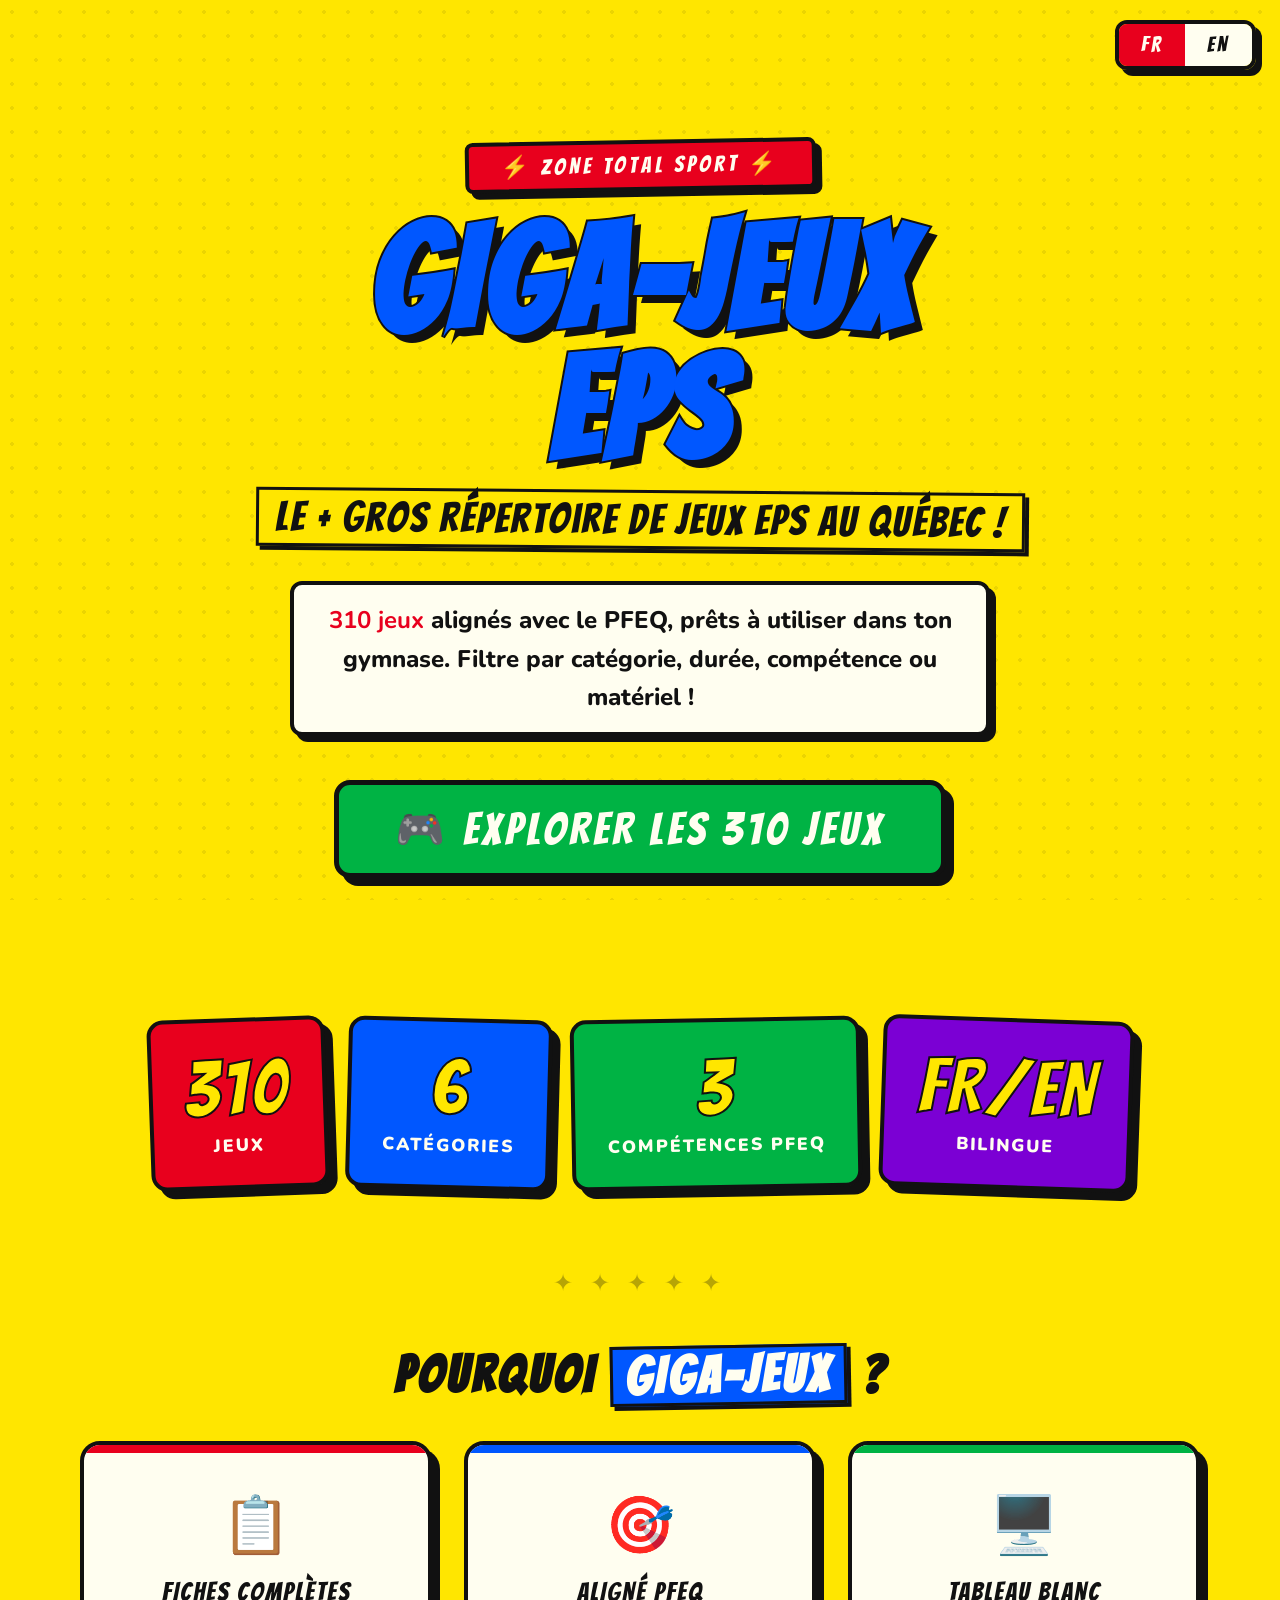
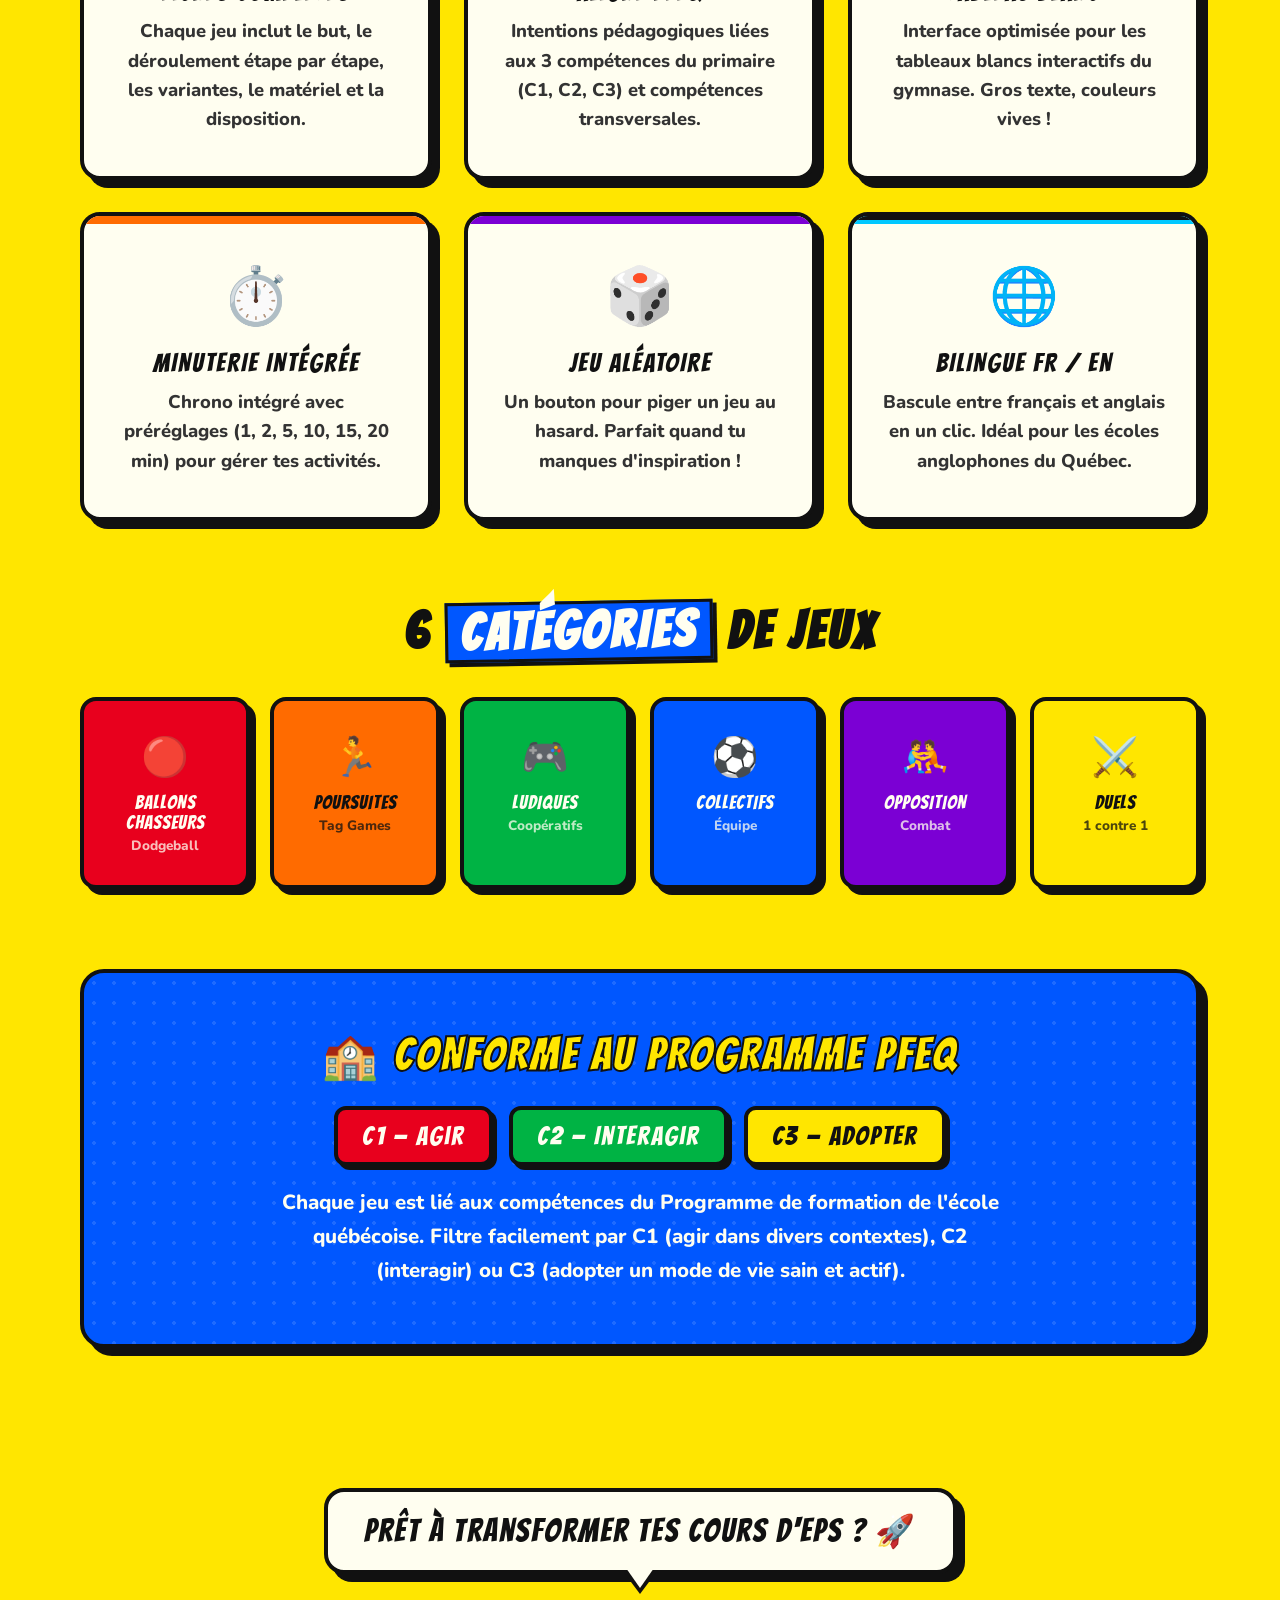
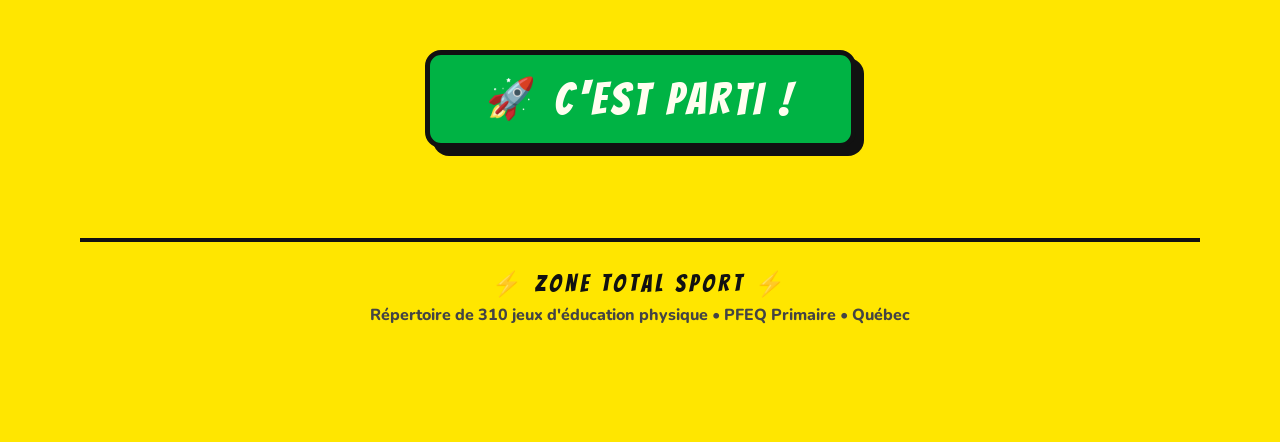
==== commit d930cbfc: "Fix spacing, centering and padding for whiteboard display - Increase all section gaps and margins (+" ====
--- a/landing.html
+++ b/landing.html
@@ -84,15 +84,15 @@
     .landing {
       position: relative;
       z-index: 1;
-      max-width: 1200px;
+      max-width: 1300px;
       margin: 0 auto;
-      padding: 40px 32px 40px;
+      padding: 60px 80px 80px;
     }
 
     /* ===== HERO ===== */
     .hero {
       text-align: center;
-      padding: 60px 0 40px;
+      padding: 80px 0 70px;
     }
 
     .hero-badge {
@@ -203,7 +203,7 @@
       justify-content: center;
       gap: 20px;
       flex-wrap: wrap;
-      margin: 50px 0 60px;
+      margin: 70px 0 80px;
     }
     .stat-card {
       background: var(--white);
@@ -272,14 +272,14 @@
     .features-grid {
       display: grid;
       grid-template-columns: repeat(3, 1fr);
-      gap: 24px;
-      margin-bottom: 60px;
+      gap: 32px;
+      margin-bottom: 80px;
     }
     .feature-card {
       background: var(--white);
       border: var(--outline);
       border-radius: 20px;
-      padding: 32px 24px;
+      padding: 42px 30px;
       text-align: center;
       box-shadow: var(--shadow-big);
       transition: transform 0.2s, box-shadow 0.2s;
@@ -322,13 +322,13 @@
     .cat-grid {
       display: grid;
       grid-template-columns: repeat(6, 1fr);
-      gap: 16px;
-      margin-bottom: 60px;
+      gap: 20px;
+      margin-bottom: 80px;
     }
     .cat-card {
       border: var(--outline);
       border-radius: 16px;
-      padding: 24px 10px;
+      padding: 30px 12px;
       text-align: center;
       box-shadow: var(--shadow);
       transition: transform 0.2s, box-shadow 0.2s;
@@ -359,8 +359,8 @@
       background: var(--blue);
       border: var(--outline);
       border-radius: 24px;
-      padding: 44px 36px;
-      margin-bottom: 60px;
+      padding: 56px 48px;
+      margin-bottom: 80px;
       text-align: center;
       box-shadow: var(--shadow-big);
       position: relative;
@@ -420,7 +420,7 @@
     /* ===== CTA BOTTOM ===== */
     .cta-section {
       text-align: center;
-      padding: 40px 0 50px;
+      padding: 60px 0 70px;
     }
     .cta-section .cta-subtitle {
       font-family: 'Bangers', Impact, sans-serif;
